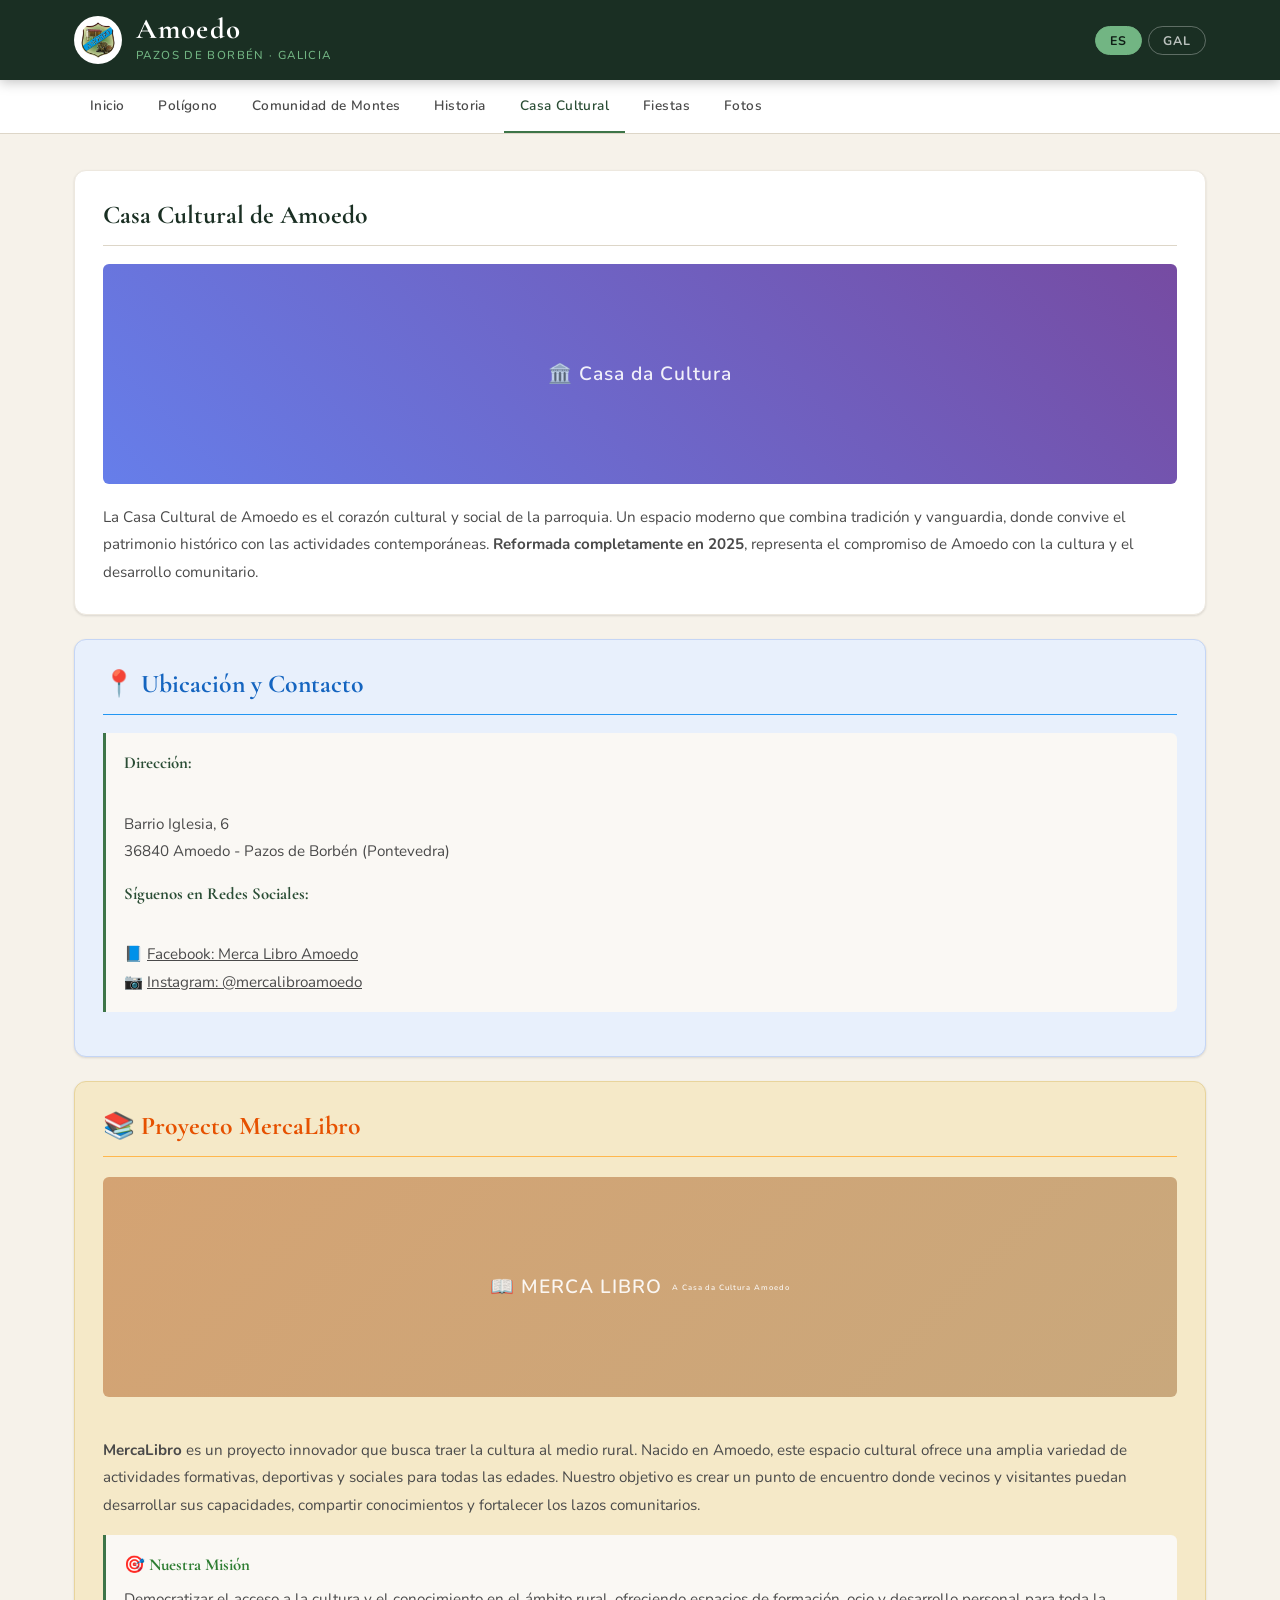
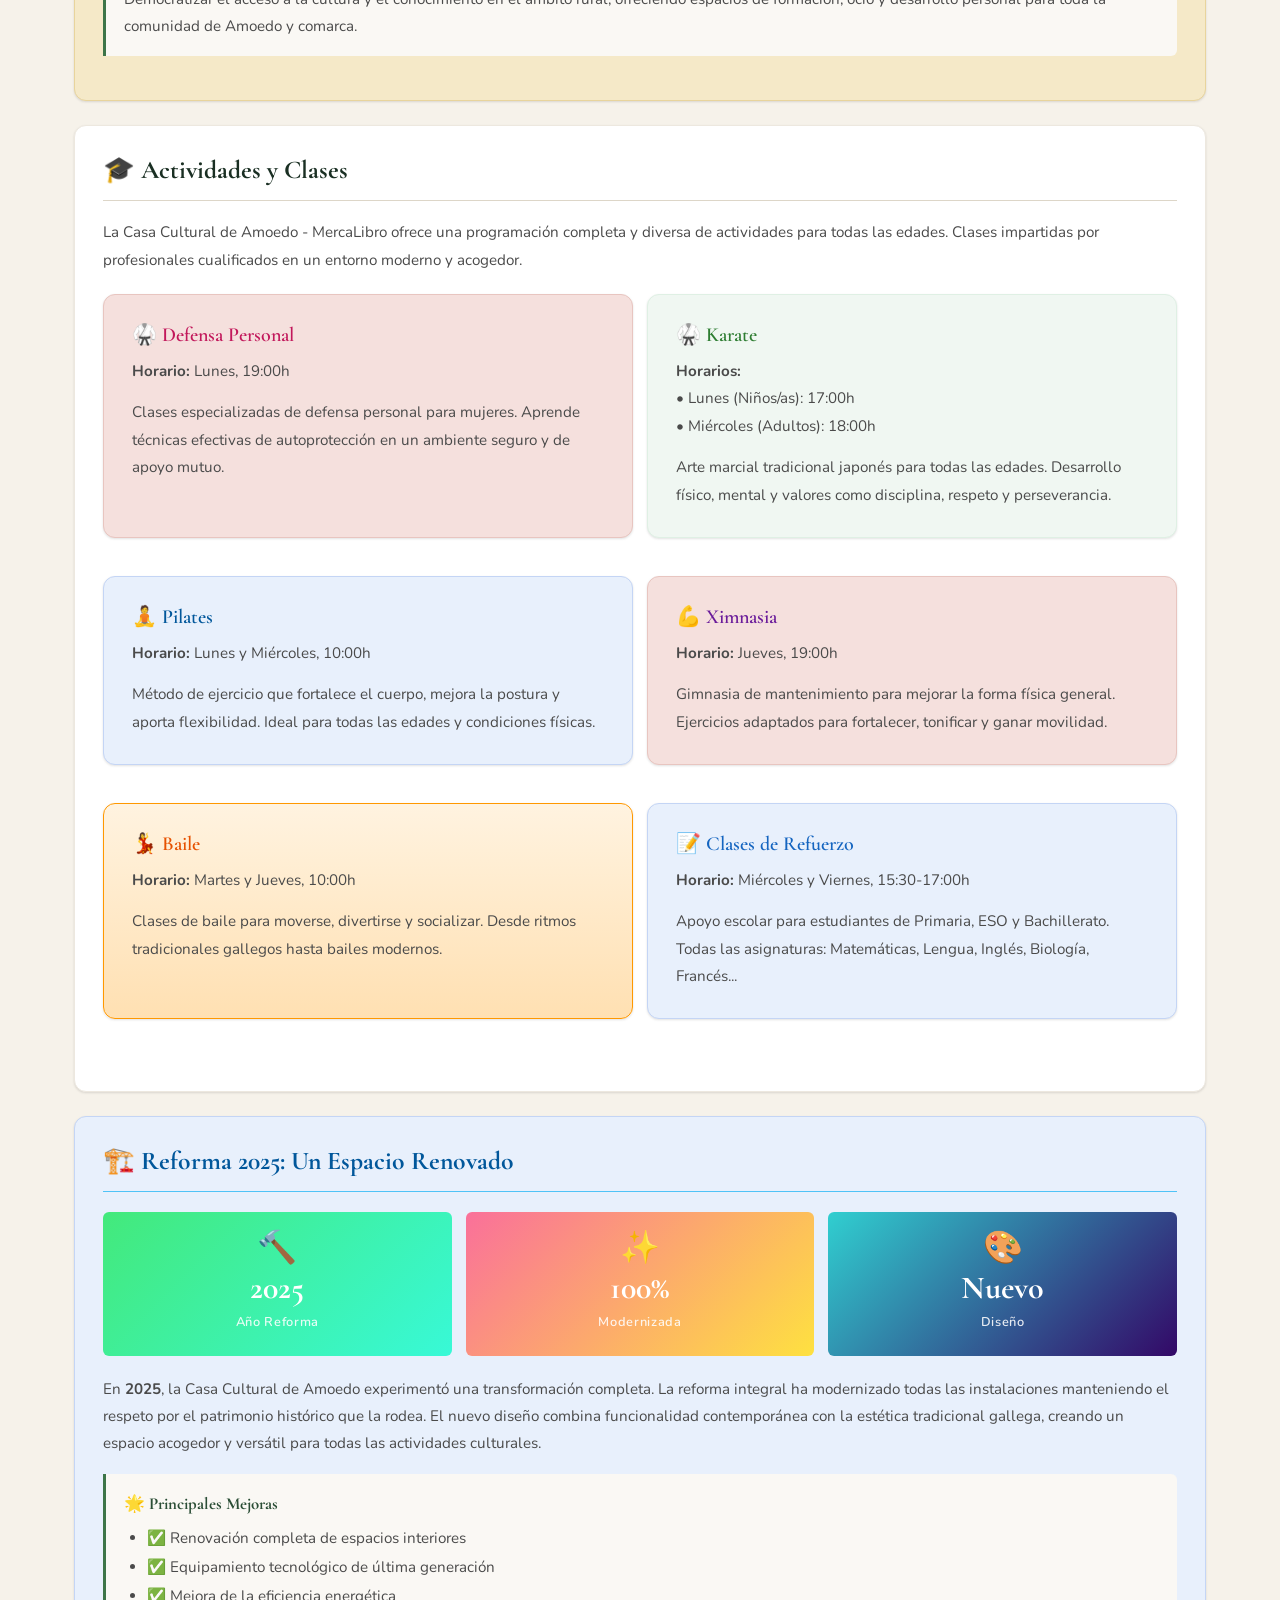
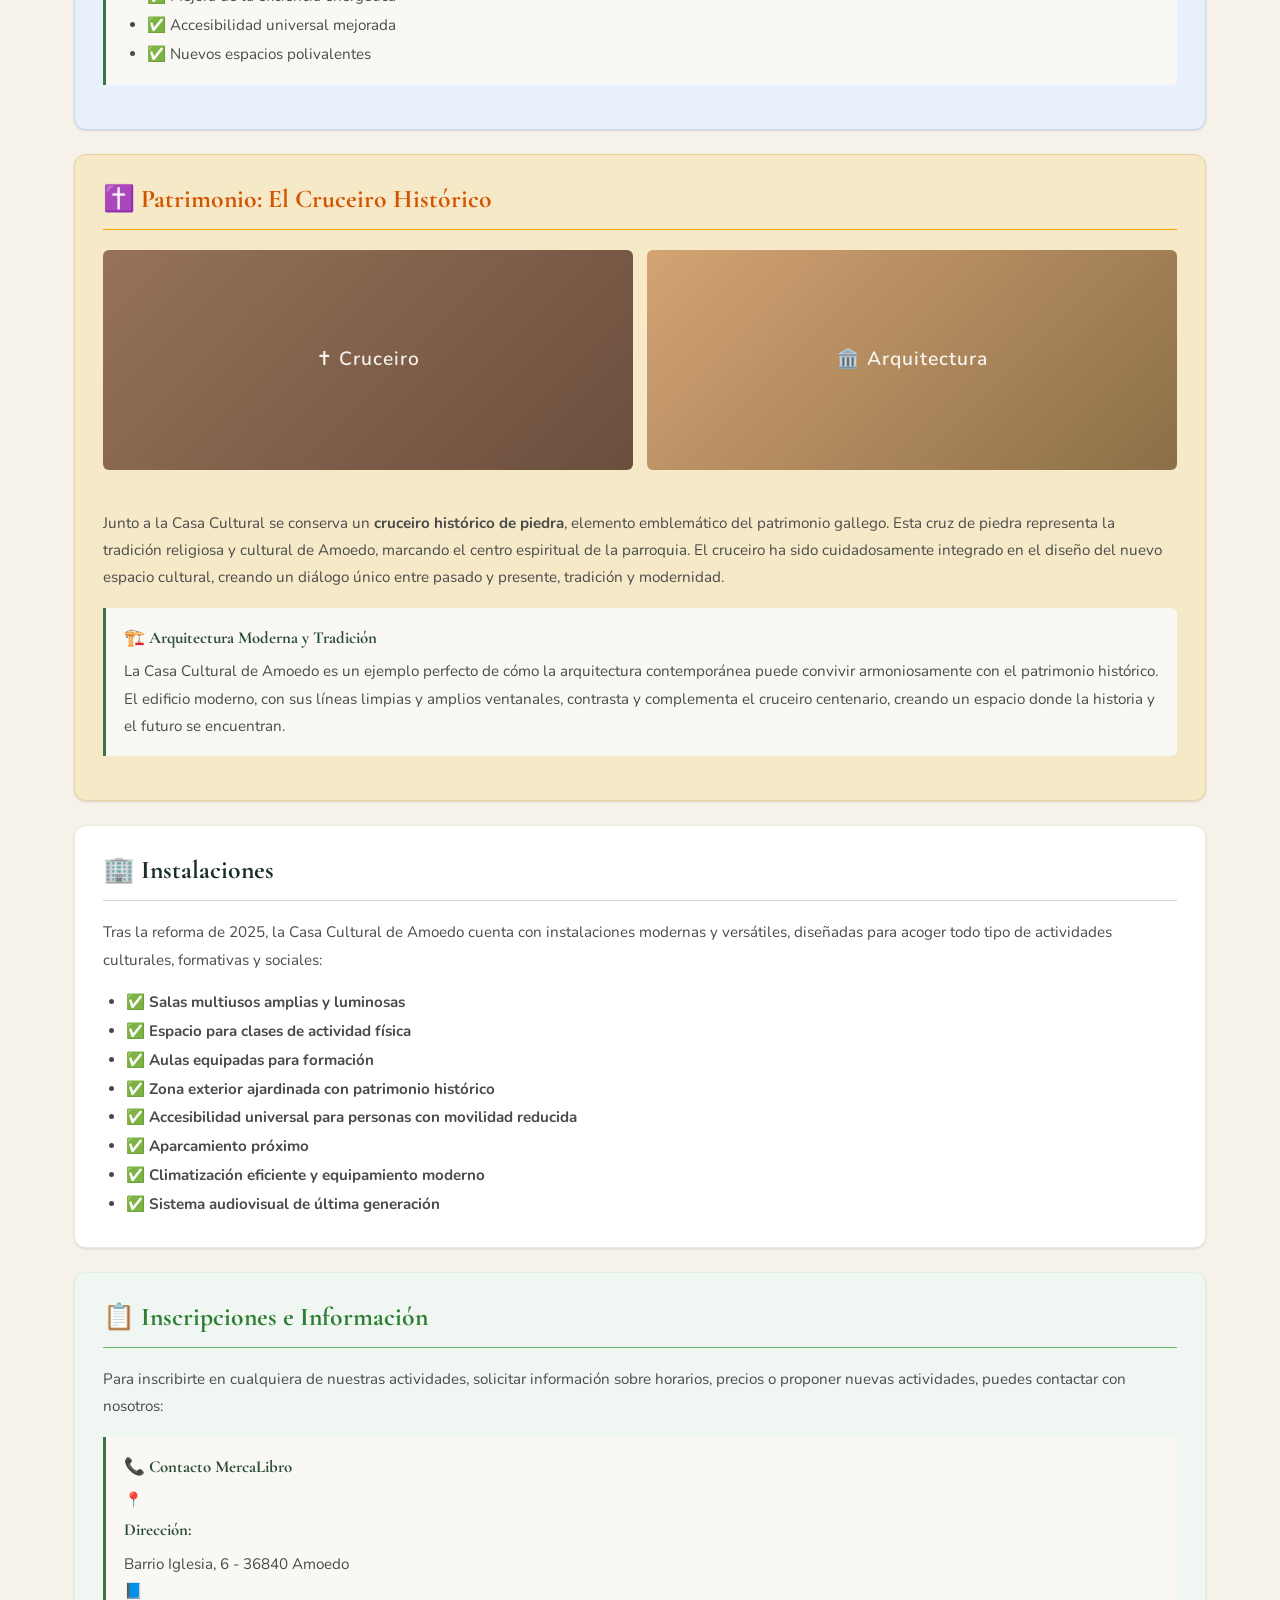
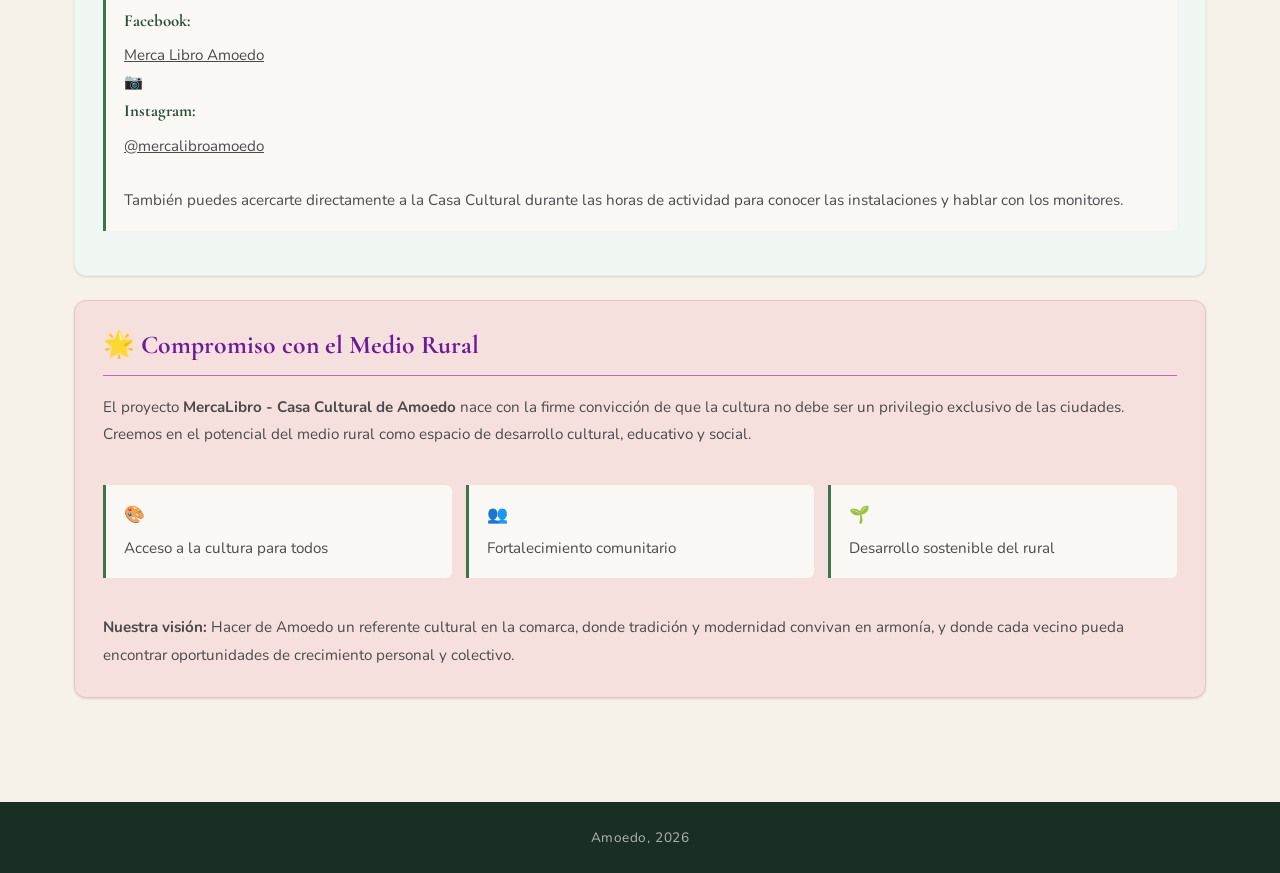
==== pages/casa-cultural.html @ 8858201c "Add files via upload" ====
<!DOCTYPE html>
<html lang="es">
<head>
    <meta charset="UTF-8">
    <meta name="viewport" content="width=device-width, initial-scale=1.0">
    <title>Casa Cultural de Amoedo - MercaLibro</title>
    <link rel="stylesheet" href="../css/styles.css">
</head>
<body>
  <!-- HEADER -->
  <header class="site-header">
    <div class="header-inner">
      <a href="../index.html" class="header-logo">
        <img src="../images/escudo-amoedo.png" alt="Escudo de Amoedo" class="logo-img">
        <div>
          <div class="header-title">Amoedo</div>
          <div class="header-subtitle">Pazos de Borbén · Galicia</div>
        </div>
      </a>
      <div class="header-spacer"></div>
      <div class="lang-selector">
        <button class="lang-btn active" id="lang-es" onclick="changeLanguage('es')">ES</button>
        <button class="lang-btn" id="lang-gl" onclick="changeLanguage('gl')">GAL</button>
      </div>
    </div>
  </header>

  <!-- NAV -->
  <nav class="site-nav">
    <div class="nav-inner">
      <a href="../index.html" class="nav-link" id="nav-home">Inicio</a>
      <a href="poligono.html" class="nav-link" id="nav-polygon">Polígono</a>
      <a href="comunidad-montes.html" class="nav-link" id="nav-montes">Comunidad de Montes</a>
      <a href="historia.html" class="nav-link" id="nav-history">Historia</a>
      <a href="casa-cultural.html" class="nav-link active" id="nav-cultura">Casa Cultural</a>
      <a href="fiestas.html" class="nav-link" id="nav-events">Fiestas</a>
      <a href="fotos.html" class="nav-link" id="nav-photos">Fotos</a>
    </div>
  </nav>

  <!-- BODY -->

  <div class="page-body">
    <div class="page-main">
            <main>
                <!-- Introducción -->
                <div class="card reveal">
                    <h2 id="casa-title">Casa Cultural de Amoedo</h2>

                    <div class="img-placeholder" style="background: linear-gradient(45deg, #667eea 0%, #764ba2 100%);">
                        🏛️ Casa da Cultura
                    </div>


                    <p id="casa-intro">
                        La Casa Cultural de Amoedo es el corazón cultural y social de la parroquia. 
                        Un espacio moderno que combina tradición y vanguardia, donde convive el 
                        patrimonio histórico con las actividades contemporáneas. <strong>Reformada 
                        completamente en 2025</strong>, representa el compromiso de Amoedo con la 
                        cultura y el desarrollo comunitario.
                    </p>
                </div>

                <!-- Datos de ubicación -->
                <div class="card card-blue reveal">
                    <h2 style="color: #1565c0; border-color: #2196f3;" id="ubicacion-title">📍 Ubicación y Contacto</h2>

                    <div class="info-box">
                        <strong id="direccion-title">Dirección:</strong><br>
                        <p>Barrio Iglesia, 6<br>36840 Amoedo - Pazos de Borbén (Pontevedra)</p>

                        <strong id="redes-title">Síguenos en Redes Sociales:</strong><br>
                        <p>
                            📘 <a href="https://www.facebook.com/profile.php?id=61579087683428" target="_blank">Facebook: Merca Libro Amoedo</a><br>
                            📷 <a href="https://www.instagram.com/mercalibroamoedo/" target="_blank">Instagram: @mercalibroamoedo</a>
                        </p>
                    </div>
                </div>

                <!-- Proyecto MercaLibro -->
                <div class="card card-amber reveal">
                    <h2 style="color: #e65100; border-color: #ffb74d;">📚 Proyecto MercaLibro</h2>

                    <div class="data-grid" style="grid-template-columns: 1fr;">
                        <div class="img-placeholder" style="background: linear-gradient(135deg, #d4a373 0%, #c9a87c 100%);">
                            📖 MERCA LIBRO<br>
                            <span style="font-size: 0.4em;">A Casa da Cultura Amoedo</span>
                        </div>
                    </div>

                    <p id="mercalibro-desc">
                        <strong>MercaLibro</strong> es un proyecto innovador que busca traer la cultura 
                        al medio rural. Nacido en Amoedo, este espacio cultural ofrece una amplia variedad 
                        de actividades formativas, deportivas y sociales para todas las edades. Nuestro 
                        objetivo es crear un punto de encuentro donde vecinos y visitantes puedan desarrollar 
                        sus capacidades, compartir conocimientos y fortalecer los lazos comunitarios.
                    </p>

                    <div class="info-box">
                        <strong style="color: #2e7d32;">🎯 <span id="mision-title">Nuestra Misión</span></strong>
                        <p id="mision-desc">
                            Democratizar el acceso a la cultura y el conocimiento en el ámbito rural, 
                            ofreciendo espacios de formación, ocio y desarrollo personal para toda la 
                            comunidad de Amoedo y comarca.
                        </p>
                    </div>
                </div>

                <!-- Actividades y Clases -->
                <div class="card reveal">
                    <h2 id="actividades-title">🎓 Actividades y Clases</h2>

                    <p id="actividades-intro">
                        La Casa Cultural de Amoedo - MercaLibro ofrece una programación completa y 
                        diversa de actividades para todas las edades. Clases impartidas por profesionales 
                        cualificados en un entorno moderno y acogedor.
                    </p>

                    <div class="data-grid" style="grid-template-columns: 1fr 1fr;">
                        <!-- Defensa Personal -->
                        <div class="card card-terra reveal">
                            <h3 style="color: #c2185b; margin-top: 0;">🥋 <span id="defensa-title">Defensa Personal</span></h3>
                            <p id="defensa-horario"><strong id="horario-label">Horario:</strong> Lunes, 19:00h</p>
                            <p id="defensa-desc">
                                Clases especializadas de defensa personal para mujeres. Aprende técnicas 
                                efectivas de autoprotección en un ambiente seguro y de apoyo mutuo.
                            </p>
                        </div>

                        <!-- Karate -->
                        <div class="card card-green reveal">
                            <h3 style="color: #2e7d32; margin-top: 0;">🥋 <span id="karate-title">Karate</span></h3>
                            <p id="karate-horarios">
                                <strong id="horario-label2">Horarios:</strong><br>
                                • <span id="karate-ninos">Lunes (Niños/as): 17:00h</span><br>
                                • <span id="karate-adultos">Miércoles (Adultos): 18:00h</span>
                            </p>
                            <p id="karate-desc">
                                Arte marcial tradicional japonés para todas las edades. Desarrollo físico, 
                                mental y valores como disciplina, respeto y perseverancia.
                            </p>
                        </div>

                        <!-- Pilates -->
                        <div class="card card-blue reveal">
                            <h3 style="color: #01579b; margin-top: 0;">🧘 <span id="pilates-title">Pilates</span></h3>
                            <p id="pilates-horario"><strong id="horario-label3">Horario:</strong> Lunes y Miércoles, 10:00h</p>
                            <p id="pilates-desc">
                                Método de ejercicio que fortalece el cuerpo, mejora la postura y aporta 
                                flexibilidad. Ideal para todas las edades y condiciones físicas.
                            </p>
                        </div>

                        <!-- Ximnasia -->
                        <div class="card card-terra reveal">
                            <h3 style="color: #6a1b9a; margin-top: 0;">💪 <span id="ximnasia-title">Ximnasia</span></h3>
                            <p id="ximnasia-horario"><strong id="horario-label4">Horario:</strong> Jueves, 19:00h</p>
                            <p id="ximnasia-desc">
                                Gimnasia de mantenimiento para mejorar la forma física general. 
                                Ejercicios adaptados para fortalecer, tonificar y ganar movilidad.
                            </p>
                        </div>

                        <!-- Baile -->
                        <div class="card reveal" style="background: linear-gradient(to bottom, #fff3e0, #ffe0b2); border-color: #ff9800;">
                            <h3 style="color: #e65100; margin-top: 0;">💃 <span id="baile-title">Baile</span></h3>
                            <p id="baile-horario"><strong id="horario-label5">Horario:</strong> Martes y Jueves, 10:00h</p>
                            <p id="baile-desc">
                                Clases de baile para moverse, divertirse y socializar. Desde ritmos 
                                tradicionales gallegos hasta bailes modernos.
                            </p>
                        </div>

                        <!-- Clases de Refuerzo -->
                        <div class="card card-blue reveal">
                            <h3 style="color: #1565c0; margin-top: 0;">📝 <span id="refuerzo-title">Clases de Refuerzo</span></h3>
                            <p id="refuerzo-horario"><strong id="horario-label6">Horario:</strong> Miércoles y Viernes, 15:30-17:00h</p>
                            <p id="refuerzo-desc">
                                Apoyo escolar para estudiantes de Primaria, ESO y Bachillerato. 
                                Todas las asignaturas: Matemáticas, Lengua, Inglés, Biología, Francés...
                            </p>
                        </div>
                    </div>
                </div>

                <!-- Reforma 2025 -->
                <div class="card card-blue reveal">
                    <h2 style="color: #01579b; border-color: #4fc3f7;" id="reforma-title">🏗️ Reforma 2025: Un Espacio Renovado</h2>

                    <div class="data-grid" style="grid-template-columns: 1fr 1fr 1fr;">
                        <div class="data-item" style="background: linear-gradient(135deg, #43e97b 0%, #38f9d7 100%);">
                            <span class="data-icon">🔨</span>
                            <span class="data-number">2025</span>
                            <span class="data-label" id="reforma-year-label">Año Reforma</span>
                        </div>
                        <div class="data-item" style="background: linear-gradient(135deg, #fa709a 0%, #fee140 100%);">
                            <span class="data-icon">✨</span>
                            <span class="data-number">100%</span>
                            <span class="data-label" id="reforma-modern-label">Modernizada</span>
                        </div>
                        <div class="data-item" style="background: linear-gradient(135deg, #30cfd0 0%, #330867 100%);">
                            <span class="data-icon">🎨</span>
                            <span class="data-number">Nuevo</span>
                            <span class="data-label" id="reforma-design-label">Diseño</span>
                        </div>
                    </div>

                    <p id="reforma-desc">
                        En <strong>2025</strong>, la Casa Cultural de Amoedo experimentó una transformación 
                        completa. La reforma integral ha modernizado todas las instalaciones manteniendo 
                        el respeto por el patrimonio histórico que la rodea. El nuevo diseño combina 
                        funcionalidad contemporánea con la estética tradicional gallega, creando un 
                        espacio acogedor y versátil para todas las actividades culturales.
                    </p>

                    <div class="info-box">
                        <strong>🌟 <span id="mejoras-title">Principales Mejoras</span></strong>
                        <ul id="mejoras-list">
                            <li>✅ <span id="mejora1">Renovación completa de espacios interiores</span></li>
                            <li>✅ <span id="mejora2">Equipamiento tecnológico de última generación</span></li>
                            <li>✅ <span id="mejora3">Mejora de la eficiencia energética</span></li>
                            <li>✅ <span id="mejora4">Accesibilidad universal mejorada</span></li>
                            <li>✅ <span id="mejora5">Nuevos espacios polivalentes</span></li>
                        </ul>
                    </div>
                </div>

                <!-- Patrimonio e Historia -->
                <div class="card card-amber reveal">
                    <h2 style="color: #d35400; border-color: #ffa502;" id="patrimonio-title">✝️ Patrimonio: El Cruceiro Histórico</h2>

                    <div class="data-grid" style="grid-template-columns: 1fr 1fr;">
                        <div class="img-placeholder" style="background: linear-gradient(135deg, #967259 0%, #6b4e3d 100%);">
                            ✝️ Cruceiro
                        </div>
                        <div class="img-placeholder" style="background: linear-gradient(135deg, #d4a373 0%, #8b6f47 100%);">
                            🏛️ Arquitectura
                        </div>
                    </div>

                    <p id="cruceiro-desc">
                        Junto a la Casa Cultural se conserva un <strong>cruceiro histórico de piedra</strong>, 
                        elemento emblemático del patrimonio gallego. Esta cruz de piedra representa la 
                        tradición religiosa y cultural de Amoedo, marcando el centro espiritual de la 
                        parroquia. El cruceiro ha sido cuidadosamente integrado en el diseño del nuevo 
                        espacio cultural, creando un diálogo único entre pasado y presente, tradición 
                        y modernidad.
                    </p>

                    <div class="info-box">
                        <strong>🏗️ <span id="arquitectura-title">Arquitectura Moderna y Tradición</span></strong>
                        <p id="arquitectura-desc">
                            La Casa Cultural de Amoedo es un ejemplo perfecto de cómo la arquitectura 
                            contemporánea puede convivir armoniosamente con el patrimonio histórico. 
                            El edificio moderno, con sus líneas limpias y amplios ventanales, contrasta 
                            y complementa el cruceiro centenario, creando un espacio donde la historia 
                            y el futuro se encuentran.
                        </p>
                    </div>
                </div>

                <!-- Instalaciones -->
                <div class="card reveal">
                    <h2 id="instalaciones-title">🏢 Instalaciones</h2>

                    <p id="instalaciones-desc">
                        Tras la reforma de 2025, la Casa Cultural de Amoedo cuenta con instalaciones 
                        modernas y versátiles, diseñadas para acoger todo tipo de actividades culturales, 
                        formativas y sociales:
                    </p>

                    <ul id="instalaciones-list">
                        <li>✅ <strong id="inst1">Salas multiusos amplias y luminosas</strong></li>
                        <li>✅ <strong id="inst2">Espacio para clases de actividad física</strong></li>
                        <li>✅ <strong id="inst3">Aulas equipadas para formación</strong></li>
                        <li>✅ <strong id="inst4">Zona exterior ajardinada con patrimonio histórico</strong></li>
                        <li>✅ <strong id="inst5">Accesibilidad universal para personas con movilidad reducida</strong></li>
                        <li>✅ <strong id="inst6">Aparcamiento próximo</strong></li>
                        <li>✅ <strong id="inst7">Climatización eficiente y equipamiento moderno</strong></li>
                        <li>✅ <strong id="inst8">Sistema audiovisual de última generación</strong></li>
                    </ul>
                </div>

                <!-- Inscripciones e Información -->
                <div class="card card-green reveal">
                    <h2 style="color: #2e7d32; border-color: #66bb6a;" id="inscripciones-title">📋 Inscripciones e Información</h2>

                    <p id="inscripciones-desc">
                        Para inscribirte en cualquiera de nuestras actividades, solicitar información 
                        sobre horarios, precios o proponer nuevas actividades, puedes contactar con nosotros:
                    </p>

                    <div class="info-box">
                        <strong>📞 <span id="contacto-title">Contacto MercaLibro</span></strong>
                        <p id="contacto-info">
                            📍 <strong id="direccion2">Dirección:</strong> Barrio Iglesia, 6 - 36840 Amoedo<br>
                            📘 <strong>Facebook:</strong> <a href="https://www.facebook.com/profile.php?id=61579087683428" target="_blank">Merca Libro Amoedo</a><br>
                            📷 <strong>Instagram:</strong> <a href="https://www.instagram.com/mercalibroamoedo/" target="_blank">@mercalibroamoedo</a><br><br>
                            <span id="info-adicional">También puedes acercarte directamente a la Casa Cultural durante las horas de 
                            actividad para conocer las instalaciones y hablar con los monitores.</span>
                        </p>
                    </div>
                </div>

                <!-- Compromiso con el Rural -->
                <div class="card card-terra reveal">
                    <h2 style="color: #6a1b9a; border-color: #ba68c8;" id="compromiso-title">🌟 Compromiso con el Medio Rural</h2>

                    <p id="compromiso-desc">
                        El proyecto <strong>MercaLibro - Casa Cultural de Amoedo</strong> nace con 
                        la firme convicción de que la cultura no debe ser un privilegio exclusivo de 
                        las ciudades. Creemos en el potencial del medio rural como espacio de desarrollo 
                        cultural, educativo y social.
                    </p>

                    <div class="data-grid" style="grid-template-columns: 1fr 1fr 1fr;">
                        <div class="info-box">
                            <strong>🎨</strong>
                            <p id="valor1">Acceso a la cultura para todos</p>
                        </div>
                        <div class="info-box">
                            <strong>👥</strong>
                            <p id="valor2">Fortalecimiento comunitario</p>
                        </div>
                        <div class="info-box">
                            <strong>🌱</strong>
                            <p id="valor3">Desarrollo sostenible del rural</p>
                        </div>
                    </div>

                    <p id="vision">
                        <strong id="vision-title">Nuestra visión:</strong> <span id="vision-texto">Hacer de Amoedo un referente cultural 
                        en la comarca, donde tradición y modernidad convivan en armonía, y donde cada 
                        vecino pueda encontrar oportunidades de crecimiento personal y colectivo.</span>
                    </p>
                </div>

            </main>
        </div>

  </div><!-- /page-body -->

  <!-- FOOTER -->
  <footer class="site-footer">
    <p id="footer-text">Amoedo, 2026 · Pazos de Borbén, Galicia</p>
  </footer>

    <script src="../js/main.js"></script>
    <script>
        function updatePageTexts() {
            const pageTranslations = {
                es: {
                    casaTitle: "Casa Cultural de Amoedo",
                    casaIntro: "La Casa Cultural de Amoedo es el corazón cultural y social de la parroquia. Un espacio moderno que combina tradición y vanguardia, donde convive el patrimonio histórico con las actividades contemporáneas. Reformada completamente en 2025, representa el compromiso de Amoedo con la cultura y el desarrollo comunitario.",
                    ubicacionTitle: "Ubicación y Contacto",
                    direccionTitle: "Dirección:",
                    redesTitle: "Síguenos en Redes Sociales:",
                    mercalibroDesc: "MercaLibro es un proyecto innovador que busca traer la cultura al medio rural. Nacido en Amoedo, este espacio cultural ofrece una amplia variedad de actividades formativas, deportivas y sociales para todas las edades. Nuestro objetivo es crear un punto de encuentro donde vecinos y visitantes puedan desarrollar sus capacidades, compartir conocimientos y fortalecer los lazos comunitarios.",
                    misionTitle: "Nuestra Misión",
                    misionDesc: "Democratizar el acceso a la cultura y el conocimiento en el ámbito rural, ofreciendo espacios de formación, ocio y desarrollo personal para toda la comunidad de Amoedo y comarca.",
                    actividadesTitle: "Actividades y Clases",
                    actividadesIntro: "La Casa Cultural de Amoedo - MercaLibro ofrece una programación completa y diversa de actividades para todas las edades. Clases impartidas por profesionales cualificados en un entorno moderno y acogedor.",
                    defensaTitle: "Defensa Personal",
                    horarioLabel: "Horario:",
                    defensaDesc: "Clases especializadas de defensa personal para mujeres. Aprende técnicas efectivas de autoprotección en un ambiente seguro y de apoyo mutuo.",
                    karateTitle: "Karate",
                    karateNinos: "Lunes (Niños/as): 17:00h",
                    karateAdultos: "Miércoles (Adultos): 18:00h",
                    karateDesc: "Arte marcial tradicional japonés para todas las edades. Desarrollo físico, mental y valores como disciplina, respeto y perseverancia.",
                    pilatesTitle: "Pilates",
                    pilatesDesc: "Método de ejercicio que fortalece el cuerpo, mejora la postura y aporta flexibilidad. Ideal para todas las edades y condiciones físicas.",
                    ximnasiaTitle: "Ximnasia",
                    ximnasiaDesc: "Gimnasia de mantenimiento para mejorar la forma física general. Ejercicios adaptados para fortalecer, tonificar y ganar movilidad.",
                    baileTitle: "Baile",
                    baileDesc: "Clases de baile para moverse, divertirse y socializar. Desde ritmos tradicionales gallegos hasta bailes modernos.",
                    refuerzoTitle: "Clases de Refuerzo",
                    refuerzoDesc: "Apoyo escolar para estudiantes de Primaria, ESO y Bachillerato. Todas las asignaturas: Matemáticas, Lengua, Inglés, Biología, Francés...",
                    reformaTitle: "Reforma 2025: Un Espacio Renovado",
                    reformaYearLabel: "Año Reforma",
                    reformaModernLabel: "Modernizada",
                    reformaDesignLabel: "Diseño",
                    reformaDesc: "En 2025, la Casa Cultural de Amoedo experimentó una transformación completa. La reforma integral ha modernizado todas las instalaciones manteniendo el respeto por el patrimonio histórico que la rodea. El nuevo diseño combina funcionalidad contemporánea con la estética tradicional gallega, creando un espacio acogedor y versátil para todas las actividades culturales.",
                    mejorasTitle: "Principales Mejoras",
                    mejora1: "Renovación completa de espacios interiores",
                    mejora2: "Equipamiento tecnológico de última generación",
                    mejora3: "Mejora de la eficiencia energética",
                    mejora4: "Accesibilidad universal mejorada",
                    mejora5: "Nuevos espacios polivalentes",
                    patrimonioTitle: "Patrimonio: El Cruceiro Histórico",
                    cruceroDesc: "Junto a la Casa Cultural se conserva un cruceiro histórico de piedra, elemento emblemático del patrimonio gallego. Esta cruz de piedra representa la tradición religiosa y cultural de Amoedo, marcando el centro espiritual de la parroquia. El cruceiro ha sido cuidadosamente integrado en el diseño del nuevo espacio cultural, creando un diálogo único entre pasado y presente, tradición y modernidad.",
                    arquitecturaTitle: "Arquitectura Moderna y Tradición",
                    arquitecturaDesc: "La Casa Cultural de Amoedo es un ejemplo perfecto de cómo la arquitectura contemporánea puede convivir armoniosamente con el patrimonio histórico. El edificio moderno, con sus líneas limpias y amplios ventanales, contrasta y complementa el cruceiro centenario, creando un espacio donde la historia y el futuro se encuentran.",
                    instalacionesTitle: "Instalaciones",
                    instalacionesDesc: "Tras la reforma de 2025, la Casa Cultural de Amoedo cuenta con instalaciones modernas y versátiles, diseñadas para acoger todo tipo de actividades culturales, formativas y sociales:",
                    inst1: "Salas multiusos amplias y luminosas",
                    inst2: "Espacio para clases de actividad física",
                    inst3: "Aulas equipadas para formación",
                    inst4: "Zona exterior ajardinada con patrimonio histórico",
                    inst5: "Accesibilidad universal para personas con movilidad reducida",
                    inst6: "Aparcamiento próximo",
                    inst7: "Climatización eficiente y equipamiento moderno",
                    inst8: "Sistema audiovisual de última generación",
                    inscripcionesTitle: "Inscripciones e Información",
                    inscripcionesDesc: "Para inscribirte en cualquiera de nuestras actividades, solicitar información sobre horarios, precios o proponer nuevas actividades, puedes contactar con nosotros:",
                    contactoTitle: "Contacto MercaLibro",
                    direccion2: "Dirección:",
                    infoAdicional: "También puedes acercarte directamente a la Casa Cultural durante las horas de actividad para conocer las instalaciones y hablar con los monitores.",
                    compromisoTitle: "Compromiso con el Medio Rural",
                    compromisoDesc: "El proyecto MercaLibro - Casa Cultural de Amoedo nace con la firme convicción de que la cultura no debe ser un privilegio exclusivo de las ciudades. Creemos en el potencial del medio rural como espacio de desarrollo cultural, educativo y social.",
                    valor1: "Acceso a la cultura para todos",
                    valor2: "Fortalecimiento comunitario",
                    valor3: "Desarrollo sostenible del rural",
                    visionTitle: "Nuestra visión:",
                    visionTexto: "Hacer de Amoedo un referente cultural en la comarca, donde tradición y modernidad convivan en armonía, y donde cada vecino pueda encontrar oportunidades de crecimiento personal y colectivo."
                },
                gl: {
                    casaTitle: "Casa Cultural de Amoedo",
                    casaIntro: "A Casa Cultural de Amoedo é o corazón cultural e social da parroquia. Un espazo moderno que combina tradición e vangarda, onde convive o patrimonio histórico coas actividades contemporáneas. Reformada completamente en 2025, representa o compromiso de Amoedo coa cultura e o desenvolvemento comunitario.",
                    ubicacionTitle: "Ubicación e Contacto",
                    direccionTitle: "Dirección:",
                    redesTitle: "Síguenos nas Redes Sociais:",
                    mercalibroDesc: "MercaLibro é un proxecto innovador que busca traer a cultura ao medio rural. Nacido en Amoedo, este espazo cultural ofrece unha ampla variedade de actividades formativas, deportivas e sociais para todas as idades. O noso obxectivo é crear un punto de encontro onde veciños e visitantes poidan desenvolver as súas capacidades, compartir coñecementos e fortalecer os lazos comunitarios.",
                    misionTitle: "A Nosa Misión",
                    misionDesc: "Democratizar o acceso á cultura e o coñecemento no ámbito rural, ofrecendo espazos de formación, lecer e desenvolvemento persoal para toda a comunidade de Amoedo e comarca.",
                    actividadesTitle: "Actividades e Clases",
                    actividadesIntro: "A Casa Cultural de Amoedo - MercaLibro ofrece unha programación completa e diversa de actividades para todas as idades. Clases impartidas por profesionais cualificados nun contorno moderno e acolledor.",
                    defensaTitle: "Defensa Persoal",
                    horarioLabel: "Horario:",
                    defensaDesc: "Clases especializadas de defensa persoal para mulleres. Aprende técnicas efectivas de autoprotección nun ambiente seguro e de apoio mutuo.",
                    karateTitle: "Karate",
                    karateNinos: "Luns (Nenos/as): 17:00h",
                    karateAdultos: "Mércores (Adultos): 18:00h",
                    karateDesc: "Arte marcial tradicional xaponés para todas as idades. Desenvolvemento físico, mental e valores como disciplina, respeto e perseveranza.",
                    pilatesTitle: "Pilates",
                    pilatesDesc: "Método de exercicio que fortalece o corpo, mellora a postura e achega flexibilidade. Ideal para todas as idades e condicións físicas.",
                    ximnasiaTitle: "Ximnasia",
                    ximnasiaDesc: "Ximnasia de mantemento para mellorar a forma física xeral. Exercicios adaptados para fortalecer, tonificar e gañar mobilidade.",
                    baileTitle: "Baile",
                    baileDesc: "Clases de baile para moverse, divertirse e socializar. Desde ritmos tradicionais galegos ata bailes modernos.",
                    refuerzoTitle: "Clases de Reforzo",
                    refuerzoDesc: "Apoio escolar para estudantes de Primaria, ESO e Bacharelato. Todas as asignaturas: Matemáticas, Lingua, Inglés, Bioloxía, Francés...",
                    reformaTitle: "Reforma 2025: Un Espazo Renovado",
                    reformaYearLabel: "Ano Reforma",
                    reformaModernLabel: "Modernizada",
                    reformaDesignLabel: "Deseño",
                    reformaDesc: "En 2025, a Casa Cultural de Amoedo experimentou unha transformación completa. A reforma integral modernizou todas as instalacións mantendo o respecto polo patrimonio histórico que a rodea. O novo deseño combina funcionalidade contemporánea coa estética tradicional galega, creando un espazo acolledor e versátil para todas as actividades culturais.",
                    mejorasTitle: "Principais Melloras",
                    mejora1: "Renovación completa de espazos interiores",
                    mejora2: "Equipamento tecnolóxico de última xeración",
                    mejora3: "Mellora da eficiencia enerxética",
                    mejora4: "Accesibilidade universal mellorada",
                    mejora5: "Novos espazos polivalentes",
                    patrimonioTitle: "Patrimonio: O Cruceiro Histórico",
                    cruceroDesc: "Xunto á Casa Cultural consérvase un cruceiro histórico de pedra, elemento emblemático do patrimonio galego. Esta cruz de pedra representa a tradición relixiosa e cultural de Amoedo, marcando o centro espiritual da parroquia. O cruceiro foi coidadosamente integrado no deseño do novo espazo cultural, creando un diálogo único entre pasado e presente, tradición e modernidade.",
                    arquitecturaTitle: "Arquitectura Moderna e Tradición",
                    arquitecturaDesc: "A Casa Cultural de Amoedo é un exemplo perfecto de como a arquitectura contemporánea pode convivir harmoniosamente co patrimonio histórico. O edificio moderno, coas súas liñas limpas e amplos ventanais, contrasta e complementa o cruceiro centenario, creando un espazo onde a historia e o futuro se encontran.",
                    instalacionesTitle: "Instalacións",
                    instalacionesDesc: "Tras a reforma de 2025, a Casa Cultural de Amoedo conta con instalacións modernas e versátiles, deseñadas para acoller todo tipo de actividades culturais, formativas e sociais:",
                    inst1: "Salas multiusos amplas e luminosas",
                    inst2: "Espazo para clases de actividade física",
                    inst3: "Aulas equipadas para formación",
                    inst4: "Zona exterior axardinada con patrimonio histórico",
                    inst5: "Accesibilidade universal para persoas con mobilidade reducida",
                    inst6: "Aparcadoiro próximo",
                    inst7: "Climatización eficiente e equipamento moderno",
                    inst8: "Sistema audiovisual de última xeración",
                    inscripcionesTitle: "Inscricións e Información",
                    inscripcionesDesc: "Para inscribirte en calquera das nosas actividades, solicitar información sobre horarios, prezos ou propoñer novas actividades, podes contactar con nós:",
                    contactoTitle: "Contacto MercaLibro",
                    direccion2: "Dirección:",
                    infoAdicional: "Tamén podes achegarte directamente á Casa Cultural durante as horas de actividade para coñecer as instalacións e falar cos monitores.",
                    compromisoTitle: "Compromiso co Medio Rural",
                    compromisoDesc: "O proxecto MercaLibro - Casa Cultural de Amoedo nace coa firme convicción de que a cultura non debe ser un privilexio exclusivo das cidades. Cremos no potencial do medio rural como espazo de desenvolvemento cultural, educativo e social.",
                    valor1: "Acceso á cultura para todos",
                    valor2: "Fortalecemento comunitario",
                    valor3: "Desenvolvemento sostible do rural",
                    visionTitle: "A Nosa Visión:",
                    visionTexto: "Facer de Amoedo un referente cultural na comarca, onde tradición e modernidade convivan en harmonía, e onde cada veciño poida atopar oportunidades de crecemento persoal e colectivo."
                }
            };

            const pt = pageTranslations[currentLang];

            // Actualizar todos los elementos
            const ids = ['casa-title', 'casa-intro', 'ubicacion-title', 'direccion-title', 'redes-title',
                'mercalibro-desc', 'mision-title', 'mision-desc', 'actividades-title', 'actividades-intro',
                'defensa-title', 'horario-label', 'defensa-desc', 'karate-title', 'karate-ninos', 
                'karate-adultos', 'karate-desc', 'pilates-title', 'pilates-desc', 'ximnasia-title',
                'ximnasia-desc', 'baile-title', 'baile-desc', 'refuerzo-title', 'refuerzo-desc',
                'reforma-title', 'reforma-year-label', 'reforma-modern-label', 'reforma-design-label',
                'reforma-desc', 'mejoras-title', 'mejora1', 'mejora2', 'mejora3', 'mejora4', 'mejora5',
                'patrimonio-title', 'cruceiro-desc', 'arquitectura-title', 'arquitectura-desc',
                'instalaciones-title', 'instalaciones-desc', 'inst1', 'inst2', 'inst3', 'inst4',
                'inst5', 'inst6', 'inst7', 'inst8', 'inscripciones-title', 'inscripciones-desc',
                'contacto-title', 'direccion2', 'info-adicional', 'compromiso-title', 'compromiso-desc',
                'valor1', 'valor2', 'valor3', 'vision-title', 'vision-texto'];

            ids.forEach(id => {
                const el = document.getElementById(id);
                const key = id.replace(/-/g, '').replace(/\d+/g, '');
                if (el && pt[key]) {
                    el.textContent = pt[key];
                }
            });
        }
    </script>
</body>
</html>
---- css/styles.css ----
/* ============================================
   AMOEDO — Diseño Moderno 2026
   Estética: Editorial Gallega / Heritage
   ============================================ */

@import url('https://fonts.googleapis.com/css2?family=Cormorant+Garamond:ital,wght@0,400;0,600;0,700;1,400&family=Nunito:wght@300;400;500;600;700&display=swap');

/* ── Variables ─────────────────────────────── */
:root {
  --green-950: #0f1e16;
  --green-900: #1a2f23;
  --green-700: #2a4d35;
  --green-500: #3d7548;
  --green-300: #72b583;
  --green-100: #dff0e4;
  --green-50:  #f0f7f2;

  --amber:     #b8860b;
  --amber-light: #f5e9c8;
  --terra:     #a83228;
  --terra-light: #f5e0dd;

  --cream:     #f6f2ea;
  --surface:   #ffffff;
  --surface-2: #faf8f4;

  --text:      #1c1c1c;
  --text-2:    #4a4a4a;
  --muted:     #7a8070;
  --border:    #ddd6c8;
  --border-2:  #ede8df;

  --shadow-sm: 0 1px 3px rgba(0,0,0,0.07), 0 1px 2px rgba(0,0,0,0.05);
  --shadow-md: 0 4px 12px rgba(0,0,0,0.08), 0 2px 4px rgba(0,0,0,0.05);
  --shadow-lg: 0 8px 32px rgba(0,0,0,0.10), 0 2px 8px rgba(0,0,0,0.06);

  --radius:    12px;
  --radius-sm: 6px;
  --radius-lg: 20px;

  --font-display: 'Cormorant Garamond', Georgia, serif;
  --font-body:    'Nunito', system-ui, sans-serif;

  --max-width: 1180px;
  --header-h: 80px;
}

/* ── Reset ─────────────────────────────────── */
*, *::before, *::after { box-sizing: border-box; margin: 0; padding: 0; }

html { scroll-behavior: smooth; }

body {
  font-family: var(--font-body);
  font-size: 16px;
  line-height: 1.7;
  color: var(--text);
  background: var(--cream);
  min-height: 100vh;
}

img { max-width: 100%; height: auto; display: block; }
a { color: inherit; }

/* ── Header ─────────────────────────────────── */
.site-header {
  position: sticky;
  top: 0;
  z-index: 100;
  background: var(--green-900);
  box-shadow: 0 2px 12px rgba(0,0,0,0.25);
}

.header-inner {
  max-width: var(--max-width);
  margin: 0 auto;
  padding: 0 24px;
  height: var(--header-h);
  display: flex;
  align-items: center;
  gap: 20px;
}

.header-logo {
  flex-shrink: 0;
  display: flex;
  align-items: center;
  gap: 14px;
  text-decoration: none;
}

.logo-img {
  width: 48px;
  height: 48px;
  border-radius: 50%;
  background: white;
  padding: 4px;
  border: 2px solid rgba(255,255,255,0.25);
  transition: transform 0.3s ease, border-color 0.3s;
  object-fit: contain;
}

.logo-img:hover {
  transform: scale(1.08) rotate(4deg);
  border-color: var(--green-300);
}

.header-title {
  font-family: var(--font-display);
  font-size: 1.8rem;
  font-weight: 700;
  color: #fff;
  letter-spacing: 0.04em;
  line-height: 1;
}

.header-subtitle {
  font-size: 0.72rem;
  color: var(--green-300);
  letter-spacing: 0.12em;
  text-transform: uppercase;
  font-weight: 500;
  margin-top: 2px;
}

.header-spacer { flex: 1; }

.lang-selector {
  display: flex;
  gap: 6px;
}

.lang-btn {
  background: transparent;
  border: 1.5px solid rgba(255,255,255,0.3);
  color: rgba(255,255,255,0.7);
  padding: 5px 14px;
  border-radius: 20px;
  cursor: pointer;
  font-family: var(--font-body);
  font-size: 0.78rem;
  font-weight: 700;
  letter-spacing: 0.08em;
  transition: all 0.2s ease;
}

.lang-btn:hover {
  border-color: rgba(255,255,255,0.6);
  color: #fff;
}

.lang-btn.active {
  background: var(--green-300);
  border-color: var(--green-300);
  color: var(--green-950);
}

/* ── Navigation ─────────────────────────────── */
.site-nav {
  background: var(--surface);
  border-bottom: 1.5px solid var(--border);
  position: sticky;
  top: var(--header-h);
  z-index: 99;
}

.nav-inner {
  max-width: var(--max-width);
  margin: 0 auto;
  padding: 0 24px;
  display: flex;
  gap: 2px;
  flex-wrap: wrap;
  overflow-x: auto;
  scrollbar-width: none;
}

.nav-inner::-webkit-scrollbar { display: none; }

.nav-link {
  text-decoration: none;
  color: var(--text-2);
  font-size: 0.85rem;
  font-weight: 600;
  letter-spacing: 0.03em;
  padding: 14px 16px;
  white-space: nowrap;
  border-bottom: 2.5px solid transparent;
  transition: color 0.2s, border-color 0.2s;
}

.nav-link:hover {
  color: var(--green-700);
  border-bottom-color: var(--green-300);
}

.nav-link.active {
  color: var(--green-700);
  border-bottom-color: var(--green-500);
}

/* ── Page Body ─────────────────────────────── */
.page-body {
  max-width: var(--max-width);
  margin: 0 auto;
  padding: 36px 24px 60px;
}

/* Index layout: 2 columns */
.page-grid {
  display: grid;
  grid-template-columns: 1fr 340px;
  gap: 28px;
  align-items: start;
}

.page-main { min-width: 0; }
.page-aside { min-width: 0; }

/* ── Cards ─────────────────────────────────── */
.card {
  background: var(--surface);
  border-radius: var(--radius);
  padding: 28px;
  border: 1.5px solid var(--border-2);
  box-shadow: var(--shadow-sm);
  margin-bottom: 24px;
  transition: box-shadow 0.2s;
}

.card:hover {
  box-shadow: var(--shadow-md);
}

.card-green {
  background: var(--green-50);
  border-color: var(--green-100);
}

.card-amber {
  background: var(--amber-light);
  border-color: #e8d49c;
}

.card-terra {
  background: var(--terra-light);
  border-color: #e8c5c0;
}

.card-blue {
  background: #e8f0fc;
  border-color: #c4d5f5;
}

/* ── Typography ─────────────────────────────── */
h1, h2, h3, h4 {
  font-family: var(--font-display);
  line-height: 1.25;
}

.card h2 {
  font-size: 1.6rem;
  font-weight: 700;
  color: var(--green-900);
  margin-bottom: 18px;
  padding-bottom: 14px;
  border-bottom: 1.5px solid var(--border);
  display: flex;
  align-items: center;
  gap: 10px;
}

.card-amber h2 { color: #7a5a00; border-color: #e0c870; }
.card-green h2 { color: var(--green-700); border-color: var(--green-100); }
.card-terra h2 { color: var(--terra); border-color: #e0b0aa; }
.card-blue  h2 { color: #1a3a7a; border-color: #b0c8f0; }

.card h3 {
  font-size: 1.25rem;
  font-weight: 600;
  color: var(--green-700);
  margin-bottom: 10px;
  margin-top: 0;
}

.card p {
  color: var(--text-2);
  font-size: 0.95rem;
  line-height: 1.8;
  margin-bottom: 14px;
}

.card p:last-child { margin-bottom: 0; }

.card ul, .card ol {
  padding-left: 1.5em;
  color: var(--text-2);
  font-size: 0.95rem;
  line-height: 1.9;
}

/* ── Image Placeholder ─────────────────────── */
.img-placeholder {
  width: 100%;
  height: 220px;
  border-radius: var(--radius-sm);
  margin-bottom: 20px;
  display: flex;
  align-items: center;
  justify-content: center;
  color: rgba(255,255,255,0.9);
  font-size: 1.2rem;
  font-weight: 600;
  font-family: var(--font-body);
  letter-spacing: 0.05em;
  gap: 10px;
  background: linear-gradient(135deg, var(--green-700), var(--green-500));
}

/* ── Info Box ───────────────────────────────── */
.info-box {
  background: var(--surface-2);
  border-left: 3px solid var(--green-500);
  border-radius: 0 var(--radius-sm) var(--radius-sm) 0;
  padding: 16px 18px;
  margin: 16px 0;
}

.info-box strong {
  color: var(--green-700);
  font-family: var(--font-display);
  font-size: 1.05rem;
  display: block;
  margin-bottom: 6px;
}

.info-box.amber { border-left-color: var(--amber); }
.info-box.amber strong { color: #7a5a00; }
.info-box.terra { border-left-color: var(--terra); }
.info-box.terra strong { color: var(--terra); }
.info-box.blue { border-left-color: #2a5cb8; }
.info-box.blue strong { color: #1a3a7a; }

/* ── Data Grid ─────────────────────────────── */
.data-grid {
  display: grid;
  grid-template-columns: repeat(auto-fit, minmax(140px, 1fr));
  gap: 14px;
  margin: 20px 0;
}

.data-item {
  background: var(--green-900);
  color: #fff;
  border-radius: var(--radius-sm);
  padding: 20px 14px;
  text-align: center;
  transition: transform 0.2s, box-shadow 0.2s;
}

.data-item:hover {
  transform: translateY(-3px);
  box-shadow: var(--shadow-md);
}

.data-icon {
  font-size: 2rem;
  display: block;
  margin-bottom: 8px;
  line-height: 1;
}

.data-number {
  font-family: var(--font-display);
  font-size: 2rem;
  font-weight: 700;
  display: block;
  margin-bottom: 4px;
  line-height: 1;
}

.data-label {
  font-size: 0.8rem;
  font-weight: 600;
  letter-spacing: 0.05em;
  opacity: 0.88;
  line-height: 1.3;
}

/* ── Widgets (Aside) ────────────────────────── */
.widget {
  background: var(--surface);
  border-radius: var(--radius);
  padding: 22px;
  border: 1.5px solid var(--border-2);
  box-shadow: var(--shadow-sm);
  margin-bottom: 20px;
}

.widget h3 {
  font-family: var(--font-display);
  font-size: 1.1rem;
  font-weight: 700;
  color: var(--green-900);
  margin-bottom: 16px;
  padding-bottom: 10px;
  border-bottom: 1.5px solid var(--border);
  letter-spacing: 0.04em;
  text-transform: uppercase;
  font-size: 0.88rem;
}

/* Weather Widget */
.weather-widget { text-align: center; }
.weather-icon { font-size: 3.5rem; display: block; margin: 8px 0; line-height: 1; }
.weather-temp {
  font-family: var(--font-display);
  font-size: 3rem;
  font-weight: 700;
  color: var(--green-900);
  line-height: 1;
  margin: 8px 0;
}
.weather-desc {
  font-size: 0.92rem;
  color: var(--muted);
  text-transform: capitalize;
  font-weight: 500;
  margin-bottom: 14px;
}
.weather-details {
  display: grid;
  grid-template-columns: 1fr 1fr;
  gap: 8px;
  margin-top: 12px;
}
.weather-detail-item {
  background: var(--surface-2);
  border: 1px solid var(--border-2);
  padding: 8px 10px;
  border-radius: var(--radius-sm);
  font-size: 0.82rem;
}
.weather-detail-item strong {
  display: block;
  color: var(--green-700);
  font-size: 0.72rem;
  text-transform: uppercase;
  letter-spacing: 0.06em;
  margin-bottom: 2px;
}
.weather-update {
  margin-top: 10px;
  font-size: 0.72rem;
  color: var(--muted);
  font-style: italic;
}

/* Event Widget */
.event-widget {
  background: linear-gradient(160deg, var(--amber-light) 0%, #fef3dc 100%);
  border-color: #e8d49c;
}
.event-widget h3 { color: #7a5a00; border-color: #e0c870; }
.event-content { text-align: center; }
.event-icon { font-size: 2.5rem; display: block; margin: 6px 0; }
.event-content h4 {
  font-family: var(--font-display);
  font-size: 1.2rem;
  color: #7a5a00;
  margin: 8px 0 4px;
}
.event-date { font-size: 0.85rem; color: var(--amber); font-weight: 700; margin-bottom: 10px; }
.countdown {
  background: rgba(255,255,255,0.65);
  border: 1px solid #e0c870;
  border-radius: var(--radius-sm);
  padding: 12px;
  margin: 12px 0;
}
.countdown-number {
  font-family: var(--font-display);
  font-size: 2.4rem;
  font-weight: 700;
  color: var(--amber);
  display: block;
  line-height: 1;
}
.countdown-label { font-size: 0.78rem; color: var(--muted); text-transform: uppercase; letter-spacing: 0.08em; }
.event-desc { font-size: 0.85rem; color: var(--text-2); line-height: 1.6; margin: 10px 0; }

/* Links Widget */
.links-widget {
  background: var(--green-50);
  border-color: var(--green-100);
}
.links-widget h3 { color: var(--green-700); border-color: var(--green-100); }
.links-widget ul { list-style: none; padding: 0; }
.links-widget li { margin: 8px 0; }
.links-widget a {
  display: flex;
  align-items: center;
  gap: 8px;
  text-decoration: none;
  color: var(--green-700);
  font-size: 0.88rem;
  font-weight: 600;
  transition: color 0.2s, gap 0.2s;
}
.links-widget a::before { content: "→"; font-size: 0.75rem; opacity: 0.7; }
.links-widget a:hover { color: var(--green-500); gap: 12px; }

/* ── Buttons ─────────────────────────────────── */
.btn {
  display: inline-flex;
  align-items: center;
  gap: 8px;
  text-decoration: none;
  font-family: var(--font-body);
  font-size: 0.85rem;
  font-weight: 700;
  letter-spacing: 0.04em;
  padding: 10px 22px;
  border-radius: 30px;
  border: none;
  cursor: pointer;
  transition: all 0.2s ease;
}

.btn-primary {
  background: var(--green-700);
  color: #fff;
}
.btn-primary:hover {
  background: var(--green-900);
  transform: translateY(-1px);
  box-shadow: var(--shadow-md);
}

.btn-amber {
  background: var(--amber);
  color: #fff;
}
.btn-amber:hover { background: #9a6f09; }

/* ── Footer ─────────────────────────────────── */
.site-footer {
  background: var(--green-900);
  color: rgba(255,255,255,0.65);
  text-align: center;
  padding: 24px;
  font-size: 0.85rem;
  margin-top: 20px;
  letter-spacing: 0.04em;
}

.site-footer a { color: var(--green-300); text-decoration: none; }
.site-footer a:hover { text-decoration: underline; }

/* ── Loading / Skeleton ──────────────────────── */
.loading {
  text-align: center;
  padding: 20px;
  color: var(--muted);
  font-style: italic;
  font-size: 0.9rem;
}

.skeleton-shimmer {
  background: linear-gradient(90deg, #f0ede8 25%, #e8e4de 50%, #f0ede8 75%);
  background-size: 200% 100%;
  animation: shimmer 1.5s infinite;
  border-radius: var(--radius-sm);
}

@keyframes shimmer {
  0%   { background-position: -200% 0; }
  100% { background-position:  200% 0; }
}

/* ── Scroll Reveal ──────────────────────────── */
.reveal {
  opacity: 0;
  transform: translateY(18px);
  transition: opacity 0.5s ease, transform 0.5s ease;
}

.reveal.visible {
  opacity: 1;
  transform: none;
}

/* ── Ripple ─────────────────────────────────── */
.ripple {
  position: absolute;
  border-radius: 50%;
  background: radial-gradient(circle, rgba(113, 185, 131, 0.5) 0%, transparent 70%);
  transform: scale(0);
  animation: ripple-anim 0.6s linear;
  pointer-events: none;
  z-index: 10;
}

@keyframes ripple-anim {
  to { transform: scale(3); opacity: 0; }
}

/* ── Map (Polígono) ─────────────────────────── */
.mapa-section { margin: 20px 0; }

.legend {
  display: flex;
  flex-wrap: wrap;
  gap: 10px;
  margin-bottom: 14px;
  padding: 14px;
  background: var(--surface-2);
  border-radius: var(--radius-sm);
  border: 1px solid var(--border);
}

.legend-item {
  display: flex;
  align-items: center;
  gap: 8px;
  padding: 5px 12px;
  background: white;
  border-radius: 20px;
  font-size: 0.82rem;
  font-weight: 600;
  border: 1px solid var(--border-2);
  transition: transform 0.2s;
}

.legend-item:hover { transform: translateY(-2px); box-shadow: var(--shadow-sm); }

.legend-icon {
  width: 20px;
  height: 20px;
  border-radius: 50%;
  display: flex;
  align-items: center;
  justify-content: center;
  color: white;
  font-weight: bold;
  font-size: 11px;
}

.industria      { background: #2196F3; }
.construccion   { background: #FF9800; }
.productos-mar  { background: #00BCD4; }
.servicios      { background: #9C27B0; }
.restaurante    { background: #E91E63; }

#map {
  height: 480px;
  width: 100%;
  border-radius: var(--radius);
  box-shadow: var(--shadow-md);
  border: 1.5px solid var(--border);
}

/* ── Popup (Leaflet) ─────────────────────────── */
.leaflet-popup-content-wrapper { border-radius: var(--radius); }
.popup-content { padding: 8px 4px; }
.popup-title { font-size: 1rem; font-weight: 700; font-family: var(--font-display); color: var(--green-900); margin-bottom: 4px; }
.popup-category { font-size: 0.78rem; font-weight: 700; color: var(--muted); text-transform: uppercase; letter-spacing: 0.06em; margin-bottom: 6px; }
.popup-desc { font-size: 0.85rem; color: var(--text-2); }
.popup-info { font-size: 0.8rem; color: var(--muted); margin-top: 6px; }

/* ── Media Queries ─────────────────────────── */
@media (max-width: 900px) {
  .page-grid {
    grid-template-columns: 1fr;
  }
}

@media (max-width: 680px) {
  :root { --header-h: 64px; }

  .header-subtitle { display: none; }
  .header-title { font-size: 1.4rem; }
  .logo-img { width: 40px; height: 40px; }

  .page-body { padding: 20px 16px 48px; }

  .card { padding: 20px; }

  .data-grid {
    grid-template-columns: repeat(2, 1fr);
  }

  #map { height: 320px; }
}

@media (max-width: 420px) {
  .nav-link { padding: 12px 12px; font-size: 0.8rem; }
  .header-inner { gap: 12px; }
}
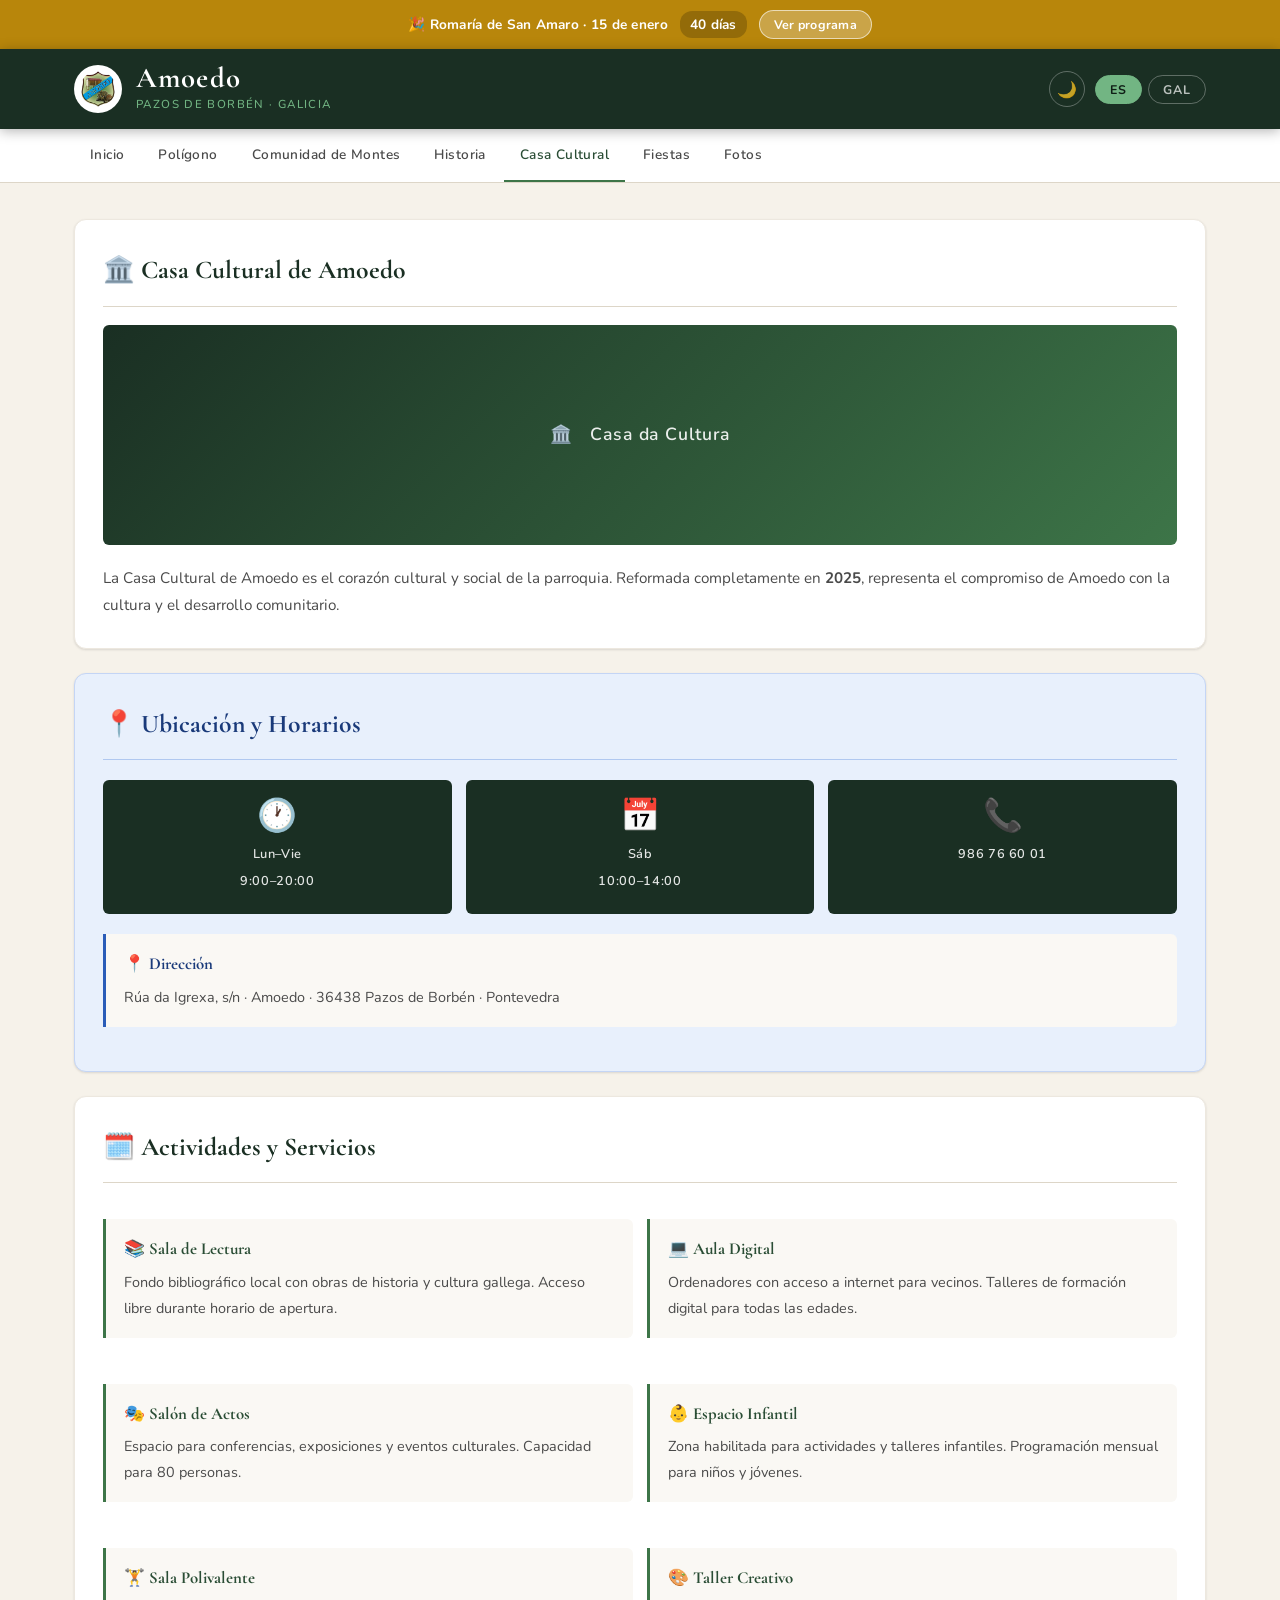
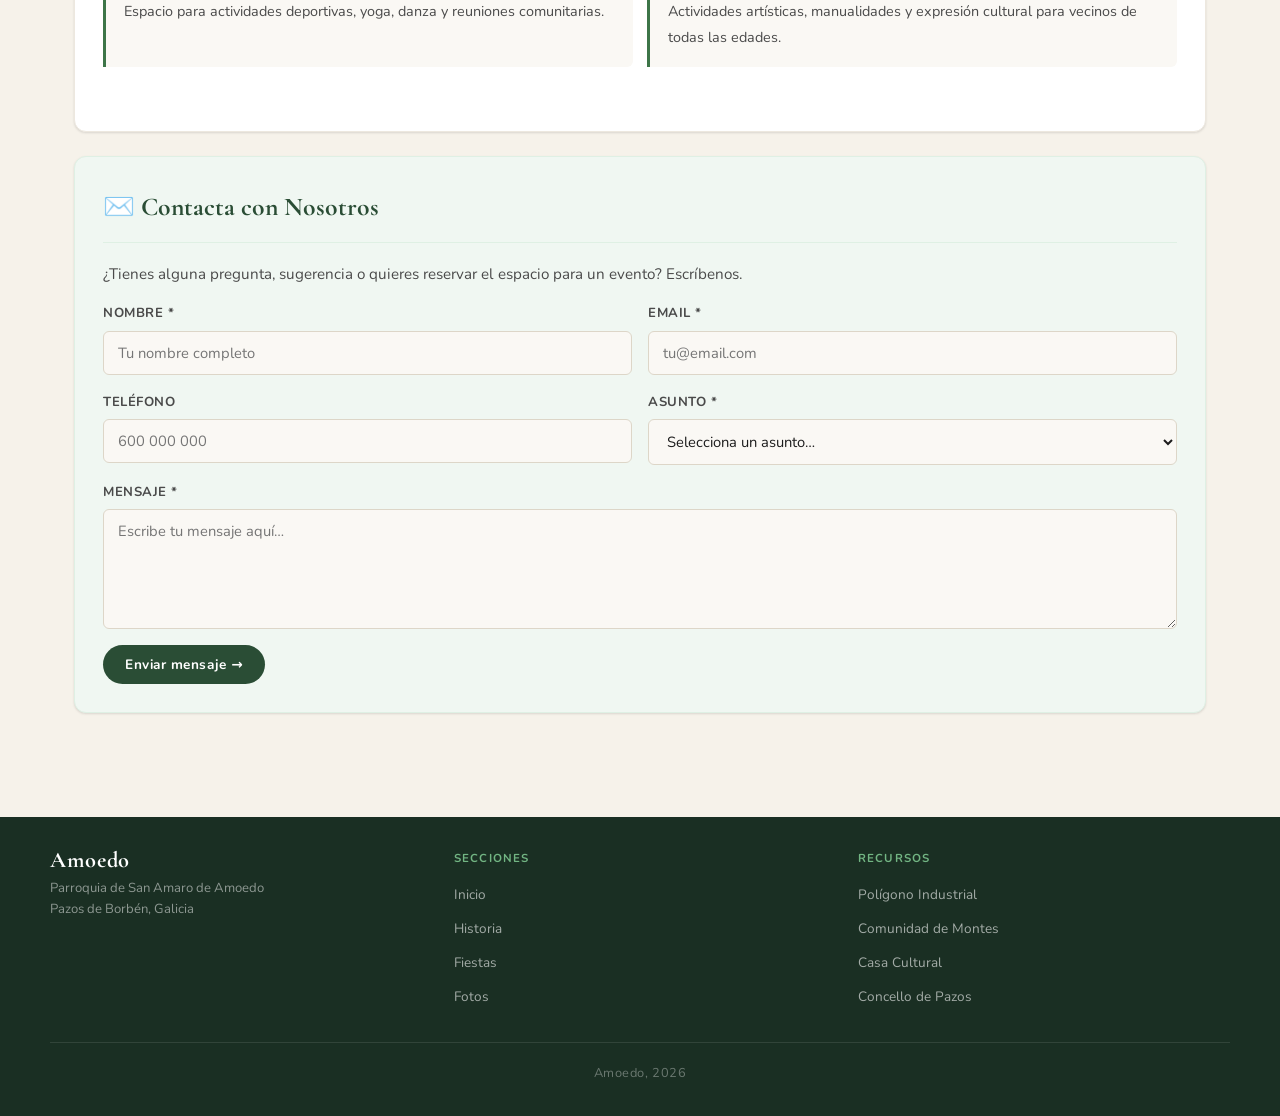
==== commit 7936e0e6: "Add files via upload" ====
--- a/pages/casa-cultural.html
+++ b/pages/casa-cultural.html
@@ -1,12 +1,20 @@
 <!DOCTYPE html>
 <html lang="es">
 <head>
-    <meta charset="UTF-8">
-    <meta name="viewport" content="width=device-width, initial-scale=1.0">
-    <title>Casa Cultural de Amoedo - MercaLibro</title>
-    <link rel="stylesheet" href="../css/styles.css">
+  <meta charset="UTF-8">
+  <meta name="viewport" content="width=device-width, initial-scale=1.0">
+  <title>Casa Cultural — Amoedo</title>
+  <link rel="stylesheet" href="../css/styles.css">
 </head>
 <body>
+
+  <!-- EVENT BANNER -->
+  <div class="event-banner">
+    <span>🎉 Romaría de San Amaro · 15 de enero</span>
+    <span class="banner-countdown" id="banner-countdown">cargando...</span>
+    <a href="../pages/fiestas.html">Ver programa</a>
+  </div>
+
   <!-- HEADER -->
   <header class="site-header">
     <div class="header-inner">
@@ -18,491 +26,189 @@
         </div>
       </a>
       <div class="header-spacer"></div>
-      <div class="lang-selector">
-        <button class="lang-btn active" id="lang-es" onclick="changeLanguage('es')">ES</button>
-        <button class="lang-btn" id="lang-gl" onclick="changeLanguage('gl')">GAL</button>
+      <div class="header-actions">
+        <button class="dark-toggle" onclick="toggleDark()" title="Modo oscuro">🌙</button>
+        <div class="lang-selector">
+          <button class="lang-btn active" id="lang-es" onclick="changeLanguage('es')">ES</button>
+          <button class="lang-btn" id="lang-gl" onclick="changeLanguage('gl')">GAL</button>
+        </div>
+        <button class="hamburger" id="hamburger" aria-label="Menú">
+          <span></span><span></span><span></span>
+        </button>
       </div>
     </div>
   </header>
 
-  <!-- NAV -->
+  <!-- DESKTOP NAV -->
   <nav class="site-nav">
     <div class="nav-inner">
       <a href="../index.html" class="nav-link" id="nav-home">Inicio</a>
-      <a href="poligono.html" class="nav-link" id="nav-polygon">Polígono</a>
-      <a href="comunidad-montes.html" class="nav-link" id="nav-montes">Comunidad de Montes</a>
-      <a href="historia.html" class="nav-link" id="nav-history">Historia</a>
-      <a href="casa-cultural.html" class="nav-link active" id="nav-cultura">Casa Cultural</a>
-      <a href="fiestas.html" class="nav-link" id="nav-events">Fiestas</a>
-      <a href="fotos.html" class="nav-link" id="nav-photos">Fotos</a>
+      <a href="../pages/poligono.html" class="nav-link" id="nav-polygon">Polígono</a>
+      <a href="../pages/comunidad-montes.html" class="nav-link" id="nav-montes">Comunidad de Montes</a>
+      <a href="../pages/historia.html" class="nav-link" id="nav-history">Historia</a>
+      <a href="../pages/casa-cultural.html" class="nav-link active" id="nav-cultura">Casa Cultural</a>
+      <a href="../pages/fiestas.html" class="nav-link" id="nav-events">Fiestas</a>
+      <a href="../pages/fotos.html" class="nav-link" id="nav-photos">Fotos</a>
     </div>
   </nav>
 
-  <!-- BODY -->
+  <!-- MOBILE NAV -->
+  <div class="mobile-nav" id="mobile-nav">
+    <button class="mobile-nav-close" id="mobile-nav-close">✕</button>
+    <a href="../index.html" class="nav-link">Inicio</a>
+    <a href="../pages/poligono.html" class="nav-link">Polígono</a>
+    <a href="../pages/comunidad-montes.html" class="nav-link">Comunidad de Montes</a>
+    <a href="../pages/historia.html" class="nav-link">Historia</a>
+    <a href="../pages/casa-cultural.html" class="nav-link active">Casa Cultural</a>
+    <a href="../pages/fiestas.html" class="nav-link">Fiestas</a>
+    <a href="../pages/fotos.html" class="nav-link">Fotos</a>
+  </div>
 
   <div class="page-body">
-    <div class="page-main">
-            <main>
-                <!-- Introducción -->
-                <div class="card reveal">
-                    <h2 id="casa-title">Casa Cultural de Amoedo</h2>
-
-                    <div class="img-placeholder" style="background: linear-gradient(45deg, #667eea 0%, #764ba2 100%);">
-                        🏛️ Casa da Cultura
-                    </div>
-
-
-                    <p id="casa-intro">
-                        La Casa Cultural de Amoedo es el corazón cultural y social de la parroquia. 
-                        Un espacio moderno que combina tradición y vanguardia, donde convive el 
-                        patrimonio histórico con las actividades contemporáneas. <strong>Reformada 
-                        completamente en 2025</strong>, representa el compromiso de Amoedo con la 
-                        cultura y el desarrollo comunitario.
-                    </p>
-                </div>
-
-                <!-- Datos de ubicación -->
-                <div class="card card-blue reveal">
-                    <h2 style="color: #1565c0; border-color: #2196f3;" id="ubicacion-title">📍 Ubicación y Contacto</h2>
-
-                    <div class="info-box">
-                        <strong id="direccion-title">Dirección:</strong><br>
-                        <p>Barrio Iglesia, 6<br>36840 Amoedo - Pazos de Borbén (Pontevedra)</p>
-
-                        <strong id="redes-title">Síguenos en Redes Sociales:</strong><br>
-                        <p>
-                            📘 <a href="https://www.facebook.com/profile.php?id=61579087683428" target="_blank">Facebook: Merca Libro Amoedo</a><br>
-                            📷 <a href="https://www.instagram.com/mercalibroamoedo/" target="_blank">Instagram: @mercalibroamoedo</a>
-                        </p>
-                    </div>
-                </div>
-
-                <!-- Proyecto MercaLibro -->
-                <div class="card card-amber reveal">
-                    <h2 style="color: #e65100; border-color: #ffb74d;">📚 Proyecto MercaLibro</h2>
-
-                    <div class="data-grid" style="grid-template-columns: 1fr;">
-                        <div class="img-placeholder" style="background: linear-gradient(135deg, #d4a373 0%, #c9a87c 100%);">
-                            📖 MERCA LIBRO<br>
-                            <span style="font-size: 0.4em;">A Casa da Cultura Amoedo</span>
-                        </div>
-                    </div>
-
-                    <p id="mercalibro-desc">
-                        <strong>MercaLibro</strong> es un proyecto innovador que busca traer la cultura 
-                        al medio rural. Nacido en Amoedo, este espacio cultural ofrece una amplia variedad 
-                        de actividades formativas, deportivas y sociales para todas las edades. Nuestro 
-                        objetivo es crear un punto de encuentro donde vecinos y visitantes puedan desarrollar 
-                        sus capacidades, compartir conocimientos y fortalecer los lazos comunitarios.
-                    </p>
-
-                    <div class="info-box">
-                        <strong style="color: #2e7d32;">🎯 <span id="mision-title">Nuestra Misión</span></strong>
-                        <p id="mision-desc">
-                            Democratizar el acceso a la cultura y el conocimiento en el ámbito rural, 
-                            ofreciendo espacios de formación, ocio y desarrollo personal para toda la 
-                            comunidad de Amoedo y comarca.
-                        </p>
-                    </div>
-                </div>
-
-                <!-- Actividades y Clases -->
-                <div class="card reveal">
-                    <h2 id="actividades-title">🎓 Actividades y Clases</h2>
-
-                    <p id="actividades-intro">
-                        La Casa Cultural de Amoedo - MercaLibro ofrece una programación completa y 
-                        diversa de actividades para todas las edades. Clases impartidas por profesionales 
-                        cualificados en un entorno moderno y acogedor.
-                    </p>
-
-                    <div class="data-grid" style="grid-template-columns: 1fr 1fr;">
-                        <!-- Defensa Personal -->
-                        <div class="card card-terra reveal">
-                            <h3 style="color: #c2185b; margin-top: 0;">🥋 <span id="defensa-title">Defensa Personal</span></h3>
-                            <p id="defensa-horario"><strong id="horario-label">Horario:</strong> Lunes, 19:00h</p>
-                            <p id="defensa-desc">
-                                Clases especializadas de defensa personal para mujeres. Aprende técnicas 
-                                efectivas de autoprotección en un ambiente seguro y de apoyo mutuo.
-                            </p>
-                        </div>
-
-                        <!-- Karate -->
-                        <div class="card card-green reveal">
-                            <h3 style="color: #2e7d32; margin-top: 0;">🥋 <span id="karate-title">Karate</span></h3>
-                            <p id="karate-horarios">
-                                <strong id="horario-label2">Horarios:</strong><br>
-                                • <span id="karate-ninos">Lunes (Niños/as): 17:00h</span><br>
-                                • <span id="karate-adultos">Miércoles (Adultos): 18:00h</span>
-                            </p>
-                            <p id="karate-desc">
-                                Arte marcial tradicional japonés para todas las edades. Desarrollo físico, 
-                                mental y valores como disciplina, respeto y perseverancia.
-                            </p>
-                        </div>
-
-                        <!-- Pilates -->
-                        <div class="card card-blue reveal">
-                            <h3 style="color: #01579b; margin-top: 0;">🧘 <span id="pilates-title">Pilates</span></h3>
-                            <p id="pilates-horario"><strong id="horario-label3">Horario:</strong> Lunes y Miércoles, 10:00h</p>
-                            <p id="pilates-desc">
-                                Método de ejercicio que fortalece el cuerpo, mejora la postura y aporta 
-                                flexibilidad. Ideal para todas las edades y condiciones físicas.
-                            </p>
-                        </div>
-
-                        <!-- Ximnasia -->
-                        <div class="card card-terra reveal">
-                            <h3 style="color: #6a1b9a; margin-top: 0;">💪 <span id="ximnasia-title">Ximnasia</span></h3>
-                            <p id="ximnasia-horario"><strong id="horario-label4">Horario:</strong> Jueves, 19:00h</p>
-                            <p id="ximnasia-desc">
-                                Gimnasia de mantenimiento para mejorar la forma física general. 
-                                Ejercicios adaptados para fortalecer, tonificar y ganar movilidad.
-                            </p>
-                        </div>
-
-                        <!-- Baile -->
-                        <div class="card reveal" style="background: linear-gradient(to bottom, #fff3e0, #ffe0b2); border-color: #ff9800;">
-                            <h3 style="color: #e65100; margin-top: 0;">💃 <span id="baile-title">Baile</span></h3>
-                            <p id="baile-horario"><strong id="horario-label5">Horario:</strong> Martes y Jueves, 10:00h</p>
-                            <p id="baile-desc">
-                                Clases de baile para moverse, divertirse y socializar. Desde ritmos 
-                                tradicionales gallegos hasta bailes modernos.
-                            </p>
-                        </div>
-
-                        <!-- Clases de Refuerzo -->
-                        <div class="card card-blue reveal">
-                            <h3 style="color: #1565c0; margin-top: 0;">📝 <span id="refuerzo-title">Clases de Refuerzo</span></h3>
-                            <p id="refuerzo-horario"><strong id="horario-label6">Horario:</strong> Miércoles y Viernes, 15:30-17:00h</p>
-                            <p id="refuerzo-desc">
-                                Apoyo escolar para estudiantes de Primaria, ESO y Bachillerato. 
-                                Todas las asignaturas: Matemáticas, Lengua, Inglés, Biología, Francés...
-                            </p>
-                        </div>
-                    </div>
-                </div>
-
-                <!-- Reforma 2025 -->
-                <div class="card card-blue reveal">
-                    <h2 style="color: #01579b; border-color: #4fc3f7;" id="reforma-title">🏗️ Reforma 2025: Un Espacio Renovado</h2>
-
-                    <div class="data-grid" style="grid-template-columns: 1fr 1fr 1fr;">
-                        <div class="data-item" style="background: linear-gradient(135deg, #43e97b 0%, #38f9d7 100%);">
-                            <span class="data-icon">🔨</span>
-                            <span class="data-number">2025</span>
-                            <span class="data-label" id="reforma-year-label">Año Reforma</span>
-                        </div>
-                        <div class="data-item" style="background: linear-gradient(135deg, #fa709a 0%, #fee140 100%);">
-                            <span class="data-icon">✨</span>
-                            <span class="data-number">100%</span>
-                            <span class="data-label" id="reforma-modern-label">Modernizada</span>
-                        </div>
-                        <div class="data-item" style="background: linear-gradient(135deg, #30cfd0 0%, #330867 100%);">
-                            <span class="data-icon">🎨</span>
-                            <span class="data-number">Nuevo</span>
-                            <span class="data-label" id="reforma-design-label">Diseño</span>
-                        </div>
-                    </div>
-
-                    <p id="reforma-desc">
-                        En <strong>2025</strong>, la Casa Cultural de Amoedo experimentó una transformación 
-                        completa. La reforma integral ha modernizado todas las instalaciones manteniendo 
-                        el respeto por el patrimonio histórico que la rodea. El nuevo diseño combina 
-                        funcionalidad contemporánea con la estética tradicional gallega, creando un 
-                        espacio acogedor y versátil para todas las actividades culturales.
-                    </p>
-
-                    <div class="info-box">
-                        <strong>🌟 <span id="mejoras-title">Principales Mejoras</span></strong>
-                        <ul id="mejoras-list">
-                            <li>✅ <span id="mejora1">Renovación completa de espacios interiores</span></li>
-                            <li>✅ <span id="mejora2">Equipamiento tecnológico de última generación</span></li>
-                            <li>✅ <span id="mejora3">Mejora de la eficiencia energética</span></li>
-                            <li>✅ <span id="mejora4">Accesibilidad universal mejorada</span></li>
-                            <li>✅ <span id="mejora5">Nuevos espacios polivalentes</span></li>
-                        </ul>
-                    </div>
-                </div>
-
-                <!-- Patrimonio e Historia -->
-                <div class="card card-amber reveal">
-                    <h2 style="color: #d35400; border-color: #ffa502;" id="patrimonio-title">✝️ Patrimonio: El Cruceiro Histórico</h2>
-
-                    <div class="data-grid" style="grid-template-columns: 1fr 1fr;">
-                        <div class="img-placeholder" style="background: linear-gradient(135deg, #967259 0%, #6b4e3d 100%);">
-                            ✝️ Cruceiro
-                        </div>
-                        <div class="img-placeholder" style="background: linear-gradient(135deg, #d4a373 0%, #8b6f47 100%);">
-                            🏛️ Arquitectura
-                        </div>
-                    </div>
-
-                    <p id="cruceiro-desc">
-                        Junto a la Casa Cultural se conserva un <strong>cruceiro histórico de piedra</strong>, 
-                        elemento emblemático del patrimonio gallego. Esta cruz de piedra representa la 
-                        tradición religiosa y cultural de Amoedo, marcando el centro espiritual de la 
-                        parroquia. El cruceiro ha sido cuidadosamente integrado en el diseño del nuevo 
-                        espacio cultural, creando un diálogo único entre pasado y presente, tradición 
-                        y modernidad.
-                    </p>
-
-                    <div class="info-box">
-                        <strong>🏗️ <span id="arquitectura-title">Arquitectura Moderna y Tradición</span></strong>
-                        <p id="arquitectura-desc">
-                            La Casa Cultural de Amoedo es un ejemplo perfecto de cómo la arquitectura 
-                            contemporánea puede convivir armoniosamente con el patrimonio histórico. 
-                            El edificio moderno, con sus líneas limpias y amplios ventanales, contrasta 
-                            y complementa el cruceiro centenario, creando un espacio donde la historia 
-                            y el futuro se encuentran.
-                        </p>
-                    </div>
-                </div>
-
-                <!-- Instalaciones -->
-                <div class="card reveal">
-                    <h2 id="instalaciones-title">🏢 Instalaciones</h2>
-
-                    <p id="instalaciones-desc">
-                        Tras la reforma de 2025, la Casa Cultural de Amoedo cuenta con instalaciones 
-                        modernas y versátiles, diseñadas para acoger todo tipo de actividades culturales, 
-                        formativas y sociales:
-                    </p>
-
-                    <ul id="instalaciones-list">
-                        <li>✅ <strong id="inst1">Salas multiusos amplias y luminosas</strong></li>
-                        <li>✅ <strong id="inst2">Espacio para clases de actividad física</strong></li>
-                        <li>✅ <strong id="inst3">Aulas equipadas para formación</strong></li>
-                        <li>✅ <strong id="inst4">Zona exterior ajardinada con patrimonio histórico</strong></li>
-                        <li>✅ <strong id="inst5">Accesibilidad universal para personas con movilidad reducida</strong></li>
-                        <li>✅ <strong id="inst6">Aparcamiento próximo</strong></li>
-                        <li>✅ <strong id="inst7">Climatización eficiente y equipamiento moderno</strong></li>
-                        <li>✅ <strong id="inst8">Sistema audiovisual de última generación</strong></li>
-                    </ul>
-                </div>
-
-                <!-- Inscripciones e Información -->
-                <div class="card card-green reveal">
-                    <h2 style="color: #2e7d32; border-color: #66bb6a;" id="inscripciones-title">📋 Inscripciones e Información</h2>
-
-                    <p id="inscripciones-desc">
-                        Para inscribirte en cualquiera de nuestras actividades, solicitar información 
-                        sobre horarios, precios o proponer nuevas actividades, puedes contactar con nosotros:
-                    </p>
-
-                    <div class="info-box">
-                        <strong>📞 <span id="contacto-title">Contacto MercaLibro</span></strong>
-                        <p id="contacto-info">
-                            📍 <strong id="direccion2">Dirección:</strong> Barrio Iglesia, 6 - 36840 Amoedo<br>
-                            📘 <strong>Facebook:</strong> <a href="https://www.facebook.com/profile.php?id=61579087683428" target="_blank">Merca Libro Amoedo</a><br>
-                            📷 <strong>Instagram:</strong> <a href="https://www.instagram.com/mercalibroamoedo/" target="_blank">@mercalibroamoedo</a><br><br>
-                            <span id="info-adicional">También puedes acercarte directamente a la Casa Cultural durante las horas de 
-                            actividad para conocer las instalaciones y hablar con los monitores.</span>
-                        </p>
-                    </div>
-                </div>
-
-                <!-- Compromiso con el Rural -->
-                <div class="card card-terra reveal">
-                    <h2 style="color: #6a1b9a; border-color: #ba68c8;" id="compromiso-title">🌟 Compromiso con el Medio Rural</h2>
-
-                    <p id="compromiso-desc">
-                        El proyecto <strong>MercaLibro - Casa Cultural de Amoedo</strong> nace con 
-                        la firme convicción de que la cultura no debe ser un privilegio exclusivo de 
-                        las ciudades. Creemos en el potencial del medio rural como espacio de desarrollo 
-                        cultural, educativo y social.
-                    </p>
-
-                    <div class="data-grid" style="grid-template-columns: 1fr 1fr 1fr;">
-                        <div class="info-box">
-                            <strong>🎨</strong>
-                            <p id="valor1">Acceso a la cultura para todos</p>
-                        </div>
-                        <div class="info-box">
-                            <strong>👥</strong>
-                            <p id="valor2">Fortalecimiento comunitario</p>
-                        </div>
-                        <div class="info-box">
-                            <strong>🌱</strong>
-                            <p id="valor3">Desarrollo sostenible del rural</p>
-                        </div>
-                    </div>
-
-                    <p id="vision">
-                        <strong id="vision-title">Nuestra visión:</strong> <span id="vision-texto">Hacer de Amoedo un referente cultural 
-                        en la comarca, donde tradición y modernidad convivan en armonía, y donde cada 
-                        vecino pueda encontrar oportunidades de crecimiento personal y colectivo.</span>
-                    </p>
-                </div>
-
-            </main>
-        </div>
-
-  </div><!-- /page-body -->
-
-  <!-- FOOTER -->
+    <main class="page-main">
+
+      <div class="card reveal">
+        <h2>🏛️ Casa Cultural de Amoedo</h2>
+        <div class="img-placeholder" style="background:linear-gradient(135deg,#1a2f23,#3d7548);">
+          🏛️ &nbsp; Casa da Cultura
+        </div>
+        <p>La Casa Cultural de Amoedo es el corazón cultural y social de la parroquia.
+        Reformada completamente en <strong>2025</strong>, representa el compromiso de
+        Amoedo con la cultura y el desarrollo comunitario.</p>
+      </div>
+
+      <div class="card card-blue reveal">
+        <h2>📍 Ubicación y Horarios</h2>
+        <div class="data-grid" style="grid-template-columns:1fr 1fr 1fr;">
+          <div class="data-item">
+            <span class="data-icon">🕐</span>
+            <span class="data-label">Lun–Vie<br>9:00–20:00</span>
+          </div>
+          <div class="data-item">
+            <span class="data-icon">📅</span>
+            <span class="data-label">Sáb<br>10:00–14:00</span>
+          </div>
+          <div class="data-item">
+            <span class="data-icon">📞</span>
+            <span class="data-label">986 76 60 01</span>
+          </div>
+        </div>
+        <div class="info-box blue">
+          <strong>📍 Dirección</strong>
+          <p>Rúa da Igrexa, s/n · Amoedo · 36438 Pazos de Borbén · Pontevedra</p>
+        </div>
+      </div>
+
+      <div class="card reveal">
+        <h2>🗓️ Actividades y Servicios</h2>
+        <div class="data-grid" style="grid-template-columns:1fr 1fr;">
+          <div class="info-box"><strong>📚 Sala de Lectura</strong><p>Fondo bibliográfico local con obras de historia y cultura gallega. Acceso libre durante horario de apertura.</p></div>
+          <div class="info-box"><strong>💻 Aula Digital</strong><p>Ordenadores con acceso a internet para vecinos. Talleres de formación digital para todas las edades.</p></div>
+          <div class="info-box"><strong>🎭 Salón de Actos</strong><p>Espacio para conferencias, exposiciones y eventos culturales. Capacidad para 80 personas.</p></div>
+          <div class="info-box"><strong>👶 Espacio Infantil</strong><p>Zona habilitada para actividades y talleres infantiles. Programación mensual para niños y jóvenes.</p></div>
+          <div class="info-box"><strong>🏋️ Sala Polivalente</strong><p>Espacio para actividades deportivas, yoga, danza y reuniones comunitarias.</p></div>
+          <div class="info-box"><strong>🎨 Taller Creativo</strong><p>Actividades artísticas, manualidades y expresión cultural para vecinos de todas las edades.</p></div>
+        </div>
+      </div>
+
+      <!-- FORMULARIO DE CONTACTO -->
+      <div class="card card-green reveal">
+        <h2>✉️ Contacta con Nosotros</h2>
+        <p>¿Tienes alguna pregunta, sugerencia o quieres reservar el espacio para un evento? Escríbenos.</p>
+
+        <form class="contact-form" id="contact-form" onsubmit="submitForm(event)">
+          <div class="form-row">
+            <div class="form-group">
+              <label for="f-name">Nombre *</label>
+              <input type="text" id="f-name" placeholder="Tu nombre completo" required>
+            </div>
+            <div class="form-group">
+              <label for="f-email">Email *</label>
+              <input type="email" id="f-email" placeholder="tu@email.com" required>
+            </div>
+          </div>
+          <div class="form-row">
+            <div class="form-group">
+              <label for="f-phone">Teléfono</label>
+              <input type="tel" id="f-phone" placeholder="600 000 000">
+            </div>
+            <div class="form-group">
+              <label for="f-subject">Asunto *</label>
+              <select id="f-subject" required>
+                <option value="">Selecciona un asunto…</option>
+                <option>Reserva de espacio</option>
+                <option>Actividades y programación</option>
+                <option>Talleres y cursos</option>
+                <option>Propuesta cultural</option>
+                <option>Información general</option>
+                <option>Otro</option>
+              </select>
+            </div>
+          </div>
+          <div class="form-group">
+            <label for="f-message">Mensaje *</label>
+            <textarea id="f-message" placeholder="Escribe tu mensaje aquí…" required></textarea>
+          </div>
+          <div>
+            <button type="submit" class="btn btn-primary">Enviar mensaje →</button>
+          </div>
+        </form>
+
+        <div class="form-success" id="form-success">
+          ✅ ¡Mensaje enviado! Te responderemos en menos de 48 horas.
+        </div>
+      </div>
+
+    </main>
+  </div>
+
+
   <footer class="site-footer">
-    <p id="footer-text">Amoedo, 2026 · Pazos de Borbén, Galicia</p>
+    <div class="footer-inner">
+      <div class="footer-brand">
+        <div class="header-title">Amoedo</div>
+        <p>Parroquia de San Amaro de Amoedo<br>Pazos de Borbén, Galicia</p>
+      </div>
+      <div class="footer-links">
+        <h4>Secciones</h4>
+        <ul>
+          <li><a href="../index.html">Inicio</a></li>
+          <li><a href="../pages/historia.html">Historia</a></li>
+          <li><a href="../pages/fiestas.html">Fiestas</a></li>
+          <li><a href="../pages/fotos.html">Fotos</a></li>
+        </ul>
+      </div>
+      <div class="footer-links">
+        <h4>Recursos</h4>
+        <ul>
+          <li><a href="../pages/poligono.html">Polígono Industrial</a></li>
+          <li><a href="../pages/comunidad-montes.html">Comunidad de Montes</a></li>
+          <li><a href="../pages/casa-cultural.html">Casa Cultural</a></li>
+          <li><a href="https://pazosdeborben.sedelectronica.gal/" target="_blank">Concello de Pazos</a></li>
+        </ul>
+      </div>
+    </div>
+    <div class="footer-bottom">
+      <p id="footer-text">© Amoedo 2026 · Pazos de Borbén, Galicia · Todos los derechos reservados</p>
+    </div>
   </footer>
 
-    <script src="../js/main.js"></script>
-    <script>
-        function updatePageTexts() {
-            const pageTranslations = {
-                es: {
-                    casaTitle: "Casa Cultural de Amoedo",
-                    casaIntro: "La Casa Cultural de Amoedo es el corazón cultural y social de la parroquia. Un espacio moderno que combina tradición y vanguardia, donde convive el patrimonio histórico con las actividades contemporáneas. Reformada completamente en 2025, representa el compromiso de Amoedo con la cultura y el desarrollo comunitario.",
-                    ubicacionTitle: "Ubicación y Contacto",
-                    direccionTitle: "Dirección:",
-                    redesTitle: "Síguenos en Redes Sociales:",
-                    mercalibroDesc: "MercaLibro es un proyecto innovador que busca traer la cultura al medio rural. Nacido en Amoedo, este espacio cultural ofrece una amplia variedad de actividades formativas, deportivas y sociales para todas las edades. Nuestro objetivo es crear un punto de encuentro donde vecinos y visitantes puedan desarrollar sus capacidades, compartir conocimientos y fortalecer los lazos comunitarios.",
-                    misionTitle: "Nuestra Misión",
-                    misionDesc: "Democratizar el acceso a la cultura y el conocimiento en el ámbito rural, ofreciendo espacios de formación, ocio y desarrollo personal para toda la comunidad de Amoedo y comarca.",
-                    actividadesTitle: "Actividades y Clases",
-                    actividadesIntro: "La Casa Cultural de Amoedo - MercaLibro ofrece una programación completa y diversa de actividades para todas las edades. Clases impartidas por profesionales cualificados en un entorno moderno y acogedor.",
-                    defensaTitle: "Defensa Personal",
-                    horarioLabel: "Horario:",
-                    defensaDesc: "Clases especializadas de defensa personal para mujeres. Aprende técnicas efectivas de autoprotección en un ambiente seguro y de apoyo mutuo.",
-                    karateTitle: "Karate",
-                    karateNinos: "Lunes (Niños/as): 17:00h",
-                    karateAdultos: "Miércoles (Adultos): 18:00h",
-                    karateDesc: "Arte marcial tradicional japonés para todas las edades. Desarrollo físico, mental y valores como disciplina, respeto y perseverancia.",
-                    pilatesTitle: "Pilates",
-                    pilatesDesc: "Método de ejercicio que fortalece el cuerpo, mejora la postura y aporta flexibilidad. Ideal para todas las edades y condiciones físicas.",
-                    ximnasiaTitle: "Ximnasia",
-                    ximnasiaDesc: "Gimnasia de mantenimiento para mejorar la forma física general. Ejercicios adaptados para fortalecer, tonificar y ganar movilidad.",
-                    baileTitle: "Baile",
-                    baileDesc: "Clases de baile para moverse, divertirse y socializar. Desde ritmos tradicionales gallegos hasta bailes modernos.",
-                    refuerzoTitle: "Clases de Refuerzo",
-                    refuerzoDesc: "Apoyo escolar para estudiantes de Primaria, ESO y Bachillerato. Todas las asignaturas: Matemáticas, Lengua, Inglés, Biología, Francés...",
-                    reformaTitle: "Reforma 2025: Un Espacio Renovado",
-                    reformaYearLabel: "Año Reforma",
-                    reformaModernLabel: "Modernizada",
-                    reformaDesignLabel: "Diseño",
-                    reformaDesc: "En 2025, la Casa Cultural de Amoedo experimentó una transformación completa. La reforma integral ha modernizado todas las instalaciones manteniendo el respeto por el patrimonio histórico que la rodea. El nuevo diseño combina funcionalidad contemporánea con la estética tradicional gallega, creando un espacio acogedor y versátil para todas las actividades culturales.",
-                    mejorasTitle: "Principales Mejoras",
-                    mejora1: "Renovación completa de espacios interiores",
-                    mejora2: "Equipamiento tecnológico de última generación",
-                    mejora3: "Mejora de la eficiencia energética",
-                    mejora4: "Accesibilidad universal mejorada",
-                    mejora5: "Nuevos espacios polivalentes",
-                    patrimonioTitle: "Patrimonio: El Cruceiro Histórico",
-                    cruceroDesc: "Junto a la Casa Cultural se conserva un cruceiro histórico de piedra, elemento emblemático del patrimonio gallego. Esta cruz de piedra representa la tradición religiosa y cultural de Amoedo, marcando el centro espiritual de la parroquia. El cruceiro ha sido cuidadosamente integrado en el diseño del nuevo espacio cultural, creando un diálogo único entre pasado y presente, tradición y modernidad.",
-                    arquitecturaTitle: "Arquitectura Moderna y Tradición",
-                    arquitecturaDesc: "La Casa Cultural de Amoedo es un ejemplo perfecto de cómo la arquitectura contemporánea puede convivir armoniosamente con el patrimonio histórico. El edificio moderno, con sus líneas limpias y amplios ventanales, contrasta y complementa el cruceiro centenario, creando un espacio donde la historia y el futuro se encuentran.",
-                    instalacionesTitle: "Instalaciones",
-                    instalacionesDesc: "Tras la reforma de 2025, la Casa Cultural de Amoedo cuenta con instalaciones modernas y versátiles, diseñadas para acoger todo tipo de actividades culturales, formativas y sociales:",
-                    inst1: "Salas multiusos amplias y luminosas",
-                    inst2: "Espacio para clases de actividad física",
-                    inst3: "Aulas equipadas para formación",
-                    inst4: "Zona exterior ajardinada con patrimonio histórico",
-                    inst5: "Accesibilidad universal para personas con movilidad reducida",
-                    inst6: "Aparcamiento próximo",
-                    inst7: "Climatización eficiente y equipamiento moderno",
-                    inst8: "Sistema audiovisual de última generación",
-                    inscripcionesTitle: "Inscripciones e Información",
-                    inscripcionesDesc: "Para inscribirte en cualquiera de nuestras actividades, solicitar información sobre horarios, precios o proponer nuevas actividades, puedes contactar con nosotros:",
-                    contactoTitle: "Contacto MercaLibro",
-                    direccion2: "Dirección:",
-                    infoAdicional: "También puedes acercarte directamente a la Casa Cultural durante las horas de actividad para conocer las instalaciones y hablar con los monitores.",
-                    compromisoTitle: "Compromiso con el Medio Rural",
-                    compromisoDesc: "El proyecto MercaLibro - Casa Cultural de Amoedo nace con la firme convicción de que la cultura no debe ser un privilegio exclusivo de las ciudades. Creemos en el potencial del medio rural como espacio de desarrollo cultural, educativo y social.",
-                    valor1: "Acceso a la cultura para todos",
-                    valor2: "Fortalecimiento comunitario",
-                    valor3: "Desarrollo sostenible del rural",
-                    visionTitle: "Nuestra visión:",
-                    visionTexto: "Hacer de Amoedo un referente cultural en la comarca, donde tradición y modernidad convivan en armonía, y donde cada vecino pueda encontrar oportunidades de crecimiento personal y colectivo."
-                },
-                gl: {
-                    casaTitle: "Casa Cultural de Amoedo",
-                    casaIntro: "A Casa Cultural de Amoedo é o corazón cultural e social da parroquia. Un espazo moderno que combina tradición e vangarda, onde convive o patrimonio histórico coas actividades contemporáneas. Reformada completamente en 2025, representa o compromiso de Amoedo coa cultura e o desenvolvemento comunitario.",
-                    ubicacionTitle: "Ubicación e Contacto",
-                    direccionTitle: "Dirección:",
-                    redesTitle: "Síguenos nas Redes Sociais:",
-                    mercalibroDesc: "MercaLibro é un proxecto innovador que busca traer a cultura ao medio rural. Nacido en Amoedo, este espazo cultural ofrece unha ampla variedade de actividades formativas, deportivas e sociais para todas as idades. O noso obxectivo é crear un punto de encontro onde veciños e visitantes poidan desenvolver as súas capacidades, compartir coñecementos e fortalecer os lazos comunitarios.",
-                    misionTitle: "A Nosa Misión",
-                    misionDesc: "Democratizar o acceso á cultura e o coñecemento no ámbito rural, ofrecendo espazos de formación, lecer e desenvolvemento persoal para toda a comunidade de Amoedo e comarca.",
-                    actividadesTitle: "Actividades e Clases",
-                    actividadesIntro: "A Casa Cultural de Amoedo - MercaLibro ofrece unha programación completa e diversa de actividades para todas as idades. Clases impartidas por profesionais cualificados nun contorno moderno e acolledor.",
-                    defensaTitle: "Defensa Persoal",
-                    horarioLabel: "Horario:",
-                    defensaDesc: "Clases especializadas de defensa persoal para mulleres. Aprende técnicas efectivas de autoprotección nun ambiente seguro e de apoio mutuo.",
-                    karateTitle: "Karate",
-                    karateNinos: "Luns (Nenos/as): 17:00h",
-                    karateAdultos: "Mércores (Adultos): 18:00h",
-                    karateDesc: "Arte marcial tradicional xaponés para todas as idades. Desenvolvemento físico, mental e valores como disciplina, respeto e perseveranza.",
-                    pilatesTitle: "Pilates",
-                    pilatesDesc: "Método de exercicio que fortalece o corpo, mellora a postura e achega flexibilidade. Ideal para todas as idades e condicións físicas.",
-                    ximnasiaTitle: "Ximnasia",
-                    ximnasiaDesc: "Ximnasia de mantemento para mellorar a forma física xeral. Exercicios adaptados para fortalecer, tonificar e gañar mobilidade.",
-                    baileTitle: "Baile",
-                    baileDesc: "Clases de baile para moverse, divertirse e socializar. Desde ritmos tradicionais galegos ata bailes modernos.",
-                    refuerzoTitle: "Clases de Reforzo",
-                    refuerzoDesc: "Apoio escolar para estudantes de Primaria, ESO e Bacharelato. Todas as asignaturas: Matemáticas, Lingua, Inglés, Bioloxía, Francés...",
-                    reformaTitle: "Reforma 2025: Un Espazo Renovado",
-                    reformaYearLabel: "Ano Reforma",
-                    reformaModernLabel: "Modernizada",
-                    reformaDesignLabel: "Deseño",
-                    reformaDesc: "En 2025, a Casa Cultural de Amoedo experimentou unha transformación completa. A reforma integral modernizou todas as instalacións mantendo o respecto polo patrimonio histórico que a rodea. O novo deseño combina funcionalidade contemporánea coa estética tradicional galega, creando un espazo acolledor e versátil para todas as actividades culturais.",
-                    mejorasTitle: "Principais Melloras",
-                    mejora1: "Renovación completa de espazos interiores",
-                    mejora2: "Equipamento tecnolóxico de última xeración",
-                    mejora3: "Mellora da eficiencia enerxética",
-                    mejora4: "Accesibilidade universal mellorada",
-                    mejora5: "Novos espazos polivalentes",
-                    patrimonioTitle: "Patrimonio: O Cruceiro Histórico",
-                    cruceroDesc: "Xunto á Casa Cultural consérvase un cruceiro histórico de pedra, elemento emblemático do patrimonio galego. Esta cruz de pedra representa a tradición relixiosa e cultural de Amoedo, marcando o centro espiritual da parroquia. O cruceiro foi coidadosamente integrado no deseño do novo espazo cultural, creando un diálogo único entre pasado e presente, tradición e modernidade.",
-                    arquitecturaTitle: "Arquitectura Moderna e Tradición",
-                    arquitecturaDesc: "A Casa Cultural de Amoedo é un exemplo perfecto de como a arquitectura contemporánea pode convivir harmoniosamente co patrimonio histórico. O edificio moderno, coas súas liñas limpas e amplos ventanais, contrasta e complementa o cruceiro centenario, creando un espazo onde a historia e o futuro se encontran.",
-                    instalacionesTitle: "Instalacións",
-                    instalacionesDesc: "Tras a reforma de 2025, a Casa Cultural de Amoedo conta con instalacións modernas e versátiles, deseñadas para acoller todo tipo de actividades culturais, formativas e sociais:",
-                    inst1: "Salas multiusos amplas e luminosas",
-                    inst2: "Espazo para clases de actividade física",
-                    inst3: "Aulas equipadas para formación",
-                    inst4: "Zona exterior axardinada con patrimonio histórico",
-                    inst5: "Accesibilidade universal para persoas con mobilidade reducida",
-                    inst6: "Aparcadoiro próximo",
-                    inst7: "Climatización eficiente e equipamento moderno",
-                    inst8: "Sistema audiovisual de última xeración",
-                    inscripcionesTitle: "Inscricións e Información",
-                    inscripcionesDesc: "Para inscribirte en calquera das nosas actividades, solicitar información sobre horarios, prezos ou propoñer novas actividades, podes contactar con nós:",
-                    contactoTitle: "Contacto MercaLibro",
-                    direccion2: "Dirección:",
-                    infoAdicional: "Tamén podes achegarte directamente á Casa Cultural durante as horas de actividade para coñecer as instalacións e falar cos monitores.",
-                    compromisoTitle: "Compromiso co Medio Rural",
-                    compromisoDesc: "O proxecto MercaLibro - Casa Cultural de Amoedo nace coa firme convicción de que a cultura non debe ser un privilexio exclusivo das cidades. Cremos no potencial do medio rural como espazo de desenvolvemento cultural, educativo e social.",
-                    valor1: "Acceso á cultura para todos",
-                    valor2: "Fortalecemento comunitario",
-                    valor3: "Desenvolvemento sostible do rural",
-                    visionTitle: "A Nosa Visión:",
-                    visionTexto: "Facer de Amoedo un referente cultural na comarca, onde tradición e modernidade convivan en harmonía, e onde cada veciño poida atopar oportunidades de crecemento persoal e colectivo."
-                }
-            };
-
-            const pt = pageTranslations[currentLang];
-
-            // Actualizar todos los elementos
-            const ids = ['casa-title', 'casa-intro', 'ubicacion-title', 'direccion-title', 'redes-title',
-                'mercalibro-desc', 'mision-title', 'mision-desc', 'actividades-title', 'actividades-intro',
-                'defensa-title', 'horario-label', 'defensa-desc', 'karate-title', 'karate-ninos', 
-                'karate-adultos', 'karate-desc', 'pilates-title', 'pilates-desc', 'ximnasia-title',
-                'ximnasia-desc', 'baile-title', 'baile-desc', 'refuerzo-title', 'refuerzo-desc',
-                'reforma-title', 'reforma-year-label', 'reforma-modern-label', 'reforma-design-label',
-                'reforma-desc', 'mejoras-title', 'mejora1', 'mejora2', 'mejora3', 'mejora4', 'mejora5',
-                'patrimonio-title', 'cruceiro-desc', 'arquitectura-title', 'arquitectura-desc',
-                'instalaciones-title', 'instalaciones-desc', 'inst1', 'inst2', 'inst3', 'inst4',
-                'inst5', 'inst6', 'inst7', 'inst8', 'inscripciones-title', 'inscripciones-desc',
-                'contacto-title', 'direccion2', 'info-adicional', 'compromiso-title', 'compromiso-desc',
-                'valor1', 'valor2', 'valor3', 'vision-title', 'vision-texto'];
-
-            ids.forEach(id => {
-                const el = document.getElementById(id);
-                const key = id.replace(/-/g, '').replace(/\d+/g, '');
-                if (el && pt[key]) {
-                    el.textContent = pt[key];
-                }
-            });
-        }
-    </script>
+  <script src="../js/main.js"></script>
+  <script src="../js/ui.js"></script>
+  
+
+  <script>
+    function submitForm(e) {
+      e.preventDefault();
+      document.getElementById('contact-form').style.display = 'none';
+      const s = document.getElementById('form-success');
+      s.style.display = 'block';
+      setTimeout(() => {
+        s.style.display = 'none';
+        document.getElementById('contact-form').style.display = 'flex';
+        document.getElementById('contact-form').reset();
+      }, 5000);
+    }
+  </script>
 </body>
 </html>
--- a/css/styles.css
+++ b/css/styles.css
@@ -1,11 +1,10 @@
 /* ============================================
    AMOEDO — Diseño Moderno 2026
-   Estética: Editorial Gallega / Heritage
    ============================================ */
 
 @import url('https://fonts.googleapis.com/css2?family=Cormorant+Garamond:ital,wght@0,400;0,600;0,700;1,400&family=Nunito:wght@300;400;500;600;700&display=swap');
 
-/* ── Variables ─────────────────────────────── */
+/* ── Variables: modo claro ─── */
 :root {
   --green-950: #0f1e16;
   --green-900: #1a2f23;
@@ -14,25 +13,23 @@
   --green-300: #72b583;
   --green-100: #dff0e4;
   --green-50:  #f0f7f2;
-
-  --amber:     #b8860b;
-  --amber-light: #f5e9c8;
-  --terra:     #a83228;
-  --terra-light: #f5e0dd;
-
-  --cream:     #f6f2ea;
+  --amber:        #b8860b;
+  --amber-light:  #f5e9c8;
+  --terra:        #a83228;
+  --terra-light:  #f5e0dd;
+
+  --bg:        #f6f2ea;
   --surface:   #ffffff;
   --surface-2: #faf8f4;
-
   --text:      #1c1c1c;
   --text-2:    #4a4a4a;
   --muted:     #7a8070;
   --border:    #ddd6c8;
   --border-2:  #ede8df;
 
-  --shadow-sm: 0 1px 3px rgba(0,0,0,0.07), 0 1px 2px rgba(0,0,0,0.05);
-  --shadow-md: 0 4px 12px rgba(0,0,0,0.08), 0 2px 4px rgba(0,0,0,0.05);
-  --shadow-lg: 0 8px 32px rgba(0,0,0,0.10), 0 2px 8px rgba(0,0,0,0.06);
+  --shadow-sm: 0 1px 3px rgba(0,0,0,.07), 0 1px 2px rgba(0,0,0,.05);
+  --shadow-md: 0 4px 12px rgba(0,0,0,.09), 0 2px 4px rgba(0,0,0,.05);
+  --shadow-lg: 0 8px 32px rgba(0,0,0,.11), 0 2px 8px rgba(0,0,0,.06);
 
   --radius:    12px;
   --radius-sm: 6px;
@@ -40,14 +37,28 @@
 
   --font-display: 'Cormorant Garamond', Georgia, serif;
   --font-body:    'Nunito', system-ui, sans-serif;
-
   --max-width: 1180px;
   --header-h: 80px;
-}
-
-/* ── Reset ─────────────────────────────────── */
+  --nav-h: 46px;
+}
+
+/* ── Variables: modo oscuro ─── */
+[data-theme="dark"] {
+  --bg:        #111a14;
+  --surface:   #1c2a1f;
+  --surface-2: #162019;
+  --text:      #e8ede9;
+  --text-2:    #b0bdb2;
+  --muted:     #6e7d70;
+  --border:    #2a3d2e;
+  --border-2:  #223328;
+  --green-50:  #1a2f1f;
+  --green-100: #1e3826;
+  --amber-light: #2a2010;
+  --terra-light: #2a1814;
+}
+
 *, *::before, *::after { box-sizing: border-box; margin: 0; padding: 0; }
-
 html { scroll-behavior: smooth; }
 
 body {
@@ -55,20 +66,59 @@
   font-size: 16px;
   line-height: 1.7;
   color: var(--text);
-  background: var(--cream);
+  background: var(--bg);
   min-height: 100vh;
+  transition: background .3s, color .3s;
 }
 
 img { max-width: 100%; height: auto; display: block; }
 a { color: inherit; }
 
-/* ── Header ─────────────────────────────────── */
+/* ══════════════════════════════
+   BANNER DE EVENTO
+══════════════════════════════ */
+.event-banner {
+  background: var(--amber);
+  color: #fff;
+  text-align: center;
+  padding: 10px 20px;
+  font-size: .85rem;
+  font-weight: 700;
+  display: flex;
+  align-items: center;
+  justify-content: center;
+  gap: 12px;
+  flex-wrap: wrap;
+  letter-spacing: .02em;
+}
+.event-banner a {
+  background: rgba(255,255,255,.25);
+  border: 1.5px solid rgba(255,255,255,.6);
+  border-radius: 20px;
+  padding: 3px 14px;
+  text-decoration: none;
+  color: #fff;
+  font-size: .78rem;
+  transition: background .2s;
+  white-space: nowrap;
+}
+.event-banner a:hover { background: rgba(255,255,255,.4); }
+.event-banner .banner-countdown {
+  background: rgba(0,0,0,.2);
+  border-radius: 12px;
+  padding: 2px 10px;
+  font-variant-numeric: tabular-nums;
+}
+
+/* ══════════════════════════════
+   HEADER
+══════════════════════════════ */
 .site-header {
   position: sticky;
   top: 0;
   z-index: 100;
   background: var(--green-900);
-  box-shadow: 0 2px 12px rgba(0,0,0,0.25);
+  box-shadow: 0 2px 12px rgba(0,0,0,.3);
 }
 
 .header-inner {
@@ -90,78 +140,87 @@
 }
 
 .logo-img {
-  width: 48px;
-  height: 48px;
+  width: 48px; height: 48px;
   border-radius: 50%;
   background: white;
   padding: 4px;
-  border: 2px solid rgba(255,255,255,0.25);
-  transition: transform 0.3s ease, border-color 0.3s;
+  border: 2px solid rgba(255,255,255,.25);
+  transition: transform .3s, border-color .3s;
   object-fit: contain;
 }
-
-.logo-img:hover {
-  transform: scale(1.08) rotate(4deg);
-  border-color: var(--green-300);
-}
-
-.header-title {
-  font-family: var(--font-display);
-  font-size: 1.8rem;
-  font-weight: 700;
-  color: #fff;
-  letter-spacing: 0.04em;
-  line-height: 1;
-}
-
-.header-subtitle {
-  font-size: 0.72rem;
-  color: var(--green-300);
-  letter-spacing: 0.12em;
-  text-transform: uppercase;
-  font-weight: 500;
-  margin-top: 2px;
-}
+.logo-img:hover { transform: scale(1.08) rotate(4deg); border-color: var(--green-300); }
+
+.header-title   { font-family: var(--font-display); font-size: 1.8rem; font-weight: 700; color: #fff; letter-spacing: .04em; line-height: 1; }
+.header-subtitle { font-size: .72rem; color: var(--green-300); letter-spacing: .12em; text-transform: uppercase; font-weight: 500; margin-top: 2px; }
 
 .header-spacer { flex: 1; }
 
-.lang-selector {
-  display: flex;
-  gap: 6px;
-}
-
+.header-actions { display: flex; align-items: center; gap: 10px; }
+
+/* Dark mode toggle */
+.dark-toggle {
+  background: transparent;
+  border: 1.5px solid rgba(255,255,255,.3);
+  color: rgba(255,255,255,.75);
+  width: 36px; height: 36px;
+  border-radius: 50%;
+  cursor: pointer;
+  font-size: 1rem;
+  display: flex; align-items: center; justify-content: center;
+  transition: all .2s;
+}
+.dark-toggle:hover { background: rgba(255,255,255,.12); border-color: rgba(255,255,255,.6); }
+
+.lang-selector { display: flex; gap: 6px; }
 .lang-btn {
   background: transparent;
-  border: 1.5px solid rgba(255,255,255,0.3);
-  color: rgba(255,255,255,0.7);
+  border: 1.5px solid rgba(255,255,255,.3);
+  color: rgba(255,255,255,.7);
   padding: 5px 14px;
   border-radius: 20px;
   cursor: pointer;
   font-family: var(--font-body);
-  font-size: 0.78rem;
+  font-size: .78rem;
   font-weight: 700;
-  letter-spacing: 0.08em;
-  transition: all 0.2s ease;
-}
-
-.lang-btn:hover {
-  border-color: rgba(255,255,255,0.6);
-  color: #fff;
-}
-
-.lang-btn.active {
-  background: var(--green-300);
-  border-color: var(--green-300);
-  color: var(--green-950);
-}
-
-/* ── Navigation ─────────────────────────────── */
+  letter-spacing: .08em;
+  transition: all .2s;
+}
+.lang-btn:hover { border-color: rgba(255,255,255,.6); color: #fff; }
+.lang-btn.active { background: var(--green-300); border-color: var(--green-300); color: var(--green-950); }
+
+/* Hamburger */
+.hamburger {
+  display: none;
+  flex-direction: column;
+  justify-content: center;
+  gap: 5px;
+  background: transparent;
+  border: none;
+  cursor: pointer;
+  padding: 6px;
+  width: 36px;
+}
+.hamburger span {
+  display: block;
+  width: 22px; height: 2px;
+  background: rgba(255,255,255,.85);
+  border-radius: 2px;
+  transition: transform .3s, opacity .3s;
+}
+.hamburger.open span:nth-child(1) { transform: translateY(7px) rotate(45deg); }
+.hamburger.open span:nth-child(2) { opacity: 0; }
+.hamburger.open span:nth-child(3) { transform: translateY(-7px) rotate(-45deg); }
+
+/* ══════════════════════════════
+   NAVIGATION
+══════════════════════════════ */
 .site-nav {
   background: var(--surface);
   border-bottom: 1.5px solid var(--border);
   position: sticky;
   top: var(--header-h);
   z-index: 99;
+  transition: background .3s;
 }
 
 .nav-inner {
@@ -170,43 +229,97 @@
   padding: 0 24px;
   display: flex;
   gap: 2px;
-  flex-wrap: wrap;
   overflow-x: auto;
   scrollbar-width: none;
 }
-
 .nav-inner::-webkit-scrollbar { display: none; }
 
 .nav-link {
   text-decoration: none;
   color: var(--text-2);
-  font-size: 0.85rem;
+  font-size: .85rem;
   font-weight: 600;
-  letter-spacing: 0.03em;
+  letter-spacing: .03em;
   padding: 14px 16px;
   white-space: nowrap;
   border-bottom: 2.5px solid transparent;
-  transition: color 0.2s, border-color 0.2s;
-}
-
-.nav-link:hover {
-  color: var(--green-700);
-  border-bottom-color: var(--green-300);
-}
-
-.nav-link.active {
-  color: var(--green-700);
-  border-bottom-color: var(--green-500);
-}
-
-/* ── Page Body ─────────────────────────────── */
+  transition: color .2s, border-color .2s;
+}
+.nav-link:hover { color: var(--green-700); border-bottom-color: var(--green-300); }
+.nav-link.active { color: var(--green-700); border-bottom-color: var(--green-500); }
+
+/* ══════════════════════════════
+   HERO (index.html)
+══════════════════════════════ */
+.hero {
+  background: var(--green-900);
+  position: relative;
+  overflow: hidden;
+  min-height: 400px;
+  display: flex;
+  align-items: flex-end;
+}
+.hero-bg {
+  position: absolute;
+  inset: 0;
+  width: 100%; height: 100%;
+  object-fit: cover;
+}
+.hero-overlay {
+  position: absolute;
+  inset: 0;
+  background: linear-gradient(to top, rgba(15,30,22,.85) 0%, rgba(15,30,22,.3) 60%, transparent 100%);
+}
+.hero-content {
+  position: relative;
+  z-index: 2;
+  max-width: var(--max-width);
+  margin: 0 auto;
+  padding: 60px 24px 40px;
+  width: 100%;
+}
+.hero-title {
+  font-family: var(--font-display);
+  font-size: 3.2rem;
+  font-weight: 700;
+  color: #fff;
+  line-height: 1.1;
+  margin-bottom: 14px;
+  text-shadow: 0 2px 12px rgba(0,0,0,.4);
+}
+.hero-subtitle {
+  font-size: 1.05rem;
+  color: rgba(255,255,255,.85);
+  max-width: 560px;
+  line-height: 1.7;
+  margin-bottom: 28px;
+}
+.hero-badges {
+  display: flex;
+  gap: 10px;
+  flex-wrap: wrap;
+}
+.hero-badge {
+  background: rgba(255,255,255,.18);
+  backdrop-filter: blur(6px);
+  border: 1px solid rgba(255,255,255,.3);
+  color: #fff;
+  border-radius: 20px;
+  padding: 6px 16px;
+  font-size: .82rem;
+  font-weight: 600;
+  letter-spacing: .04em;
+}
+
+/* ══════════════════════════════
+   PAGE BODY & GRID
+══════════════════════════════ */
 .page-body {
   max-width: var(--max-width);
   margin: 0 auto;
   padding: 36px 24px 60px;
 }
 
-/* Index layout: 2 columns */
 .page-grid {
   display: grid;
   grid-template-columns: 1fr 340px;
@@ -214,10 +327,9 @@
   align-items: start;
 }
 
-.page-main { min-width: 0; }
-.page-aside { min-width: 0; }
-
-/* ── Cards ─────────────────────────────────── */
+/* ══════════════════════════════
+   CARDS
+══════════════════════════════ */
 .card {
   background: var(--surface);
   border-radius: var(--radius);
@@ -225,40 +337,17 @@
   border: 1.5px solid var(--border-2);
   box-shadow: var(--shadow-sm);
   margin-bottom: 24px;
-  transition: box-shadow 0.2s;
-}
-
-.card:hover {
-  box-shadow: var(--shadow-md);
-}
-
-.card-green {
-  background: var(--green-50);
-  border-color: var(--green-100);
-}
-
-.card-amber {
-  background: var(--amber-light);
-  border-color: #e8d49c;
-}
-
-.card-terra {
-  background: var(--terra-light);
-  border-color: #e8c5c0;
-}
-
-.card-blue {
-  background: #e8f0fc;
-  border-color: #c4d5f5;
-}
-
-/* ── Typography ─────────────────────────────── */
-h1, h2, h3, h4 {
+  transition: box-shadow .2s, background .3s, border-color .3s;
+}
+.card:hover { box-shadow: var(--shadow-md); }
+.card-green  { background: var(--green-50);   border-color: var(--green-100); }
+.card-amber  { background: var(--amber-light); border-color: #e8d49c; }
+.card-terra  { background: var(--terra-light); border-color: #e8c5c0; }
+.card-blue   { background: #e8f0fc; border-color: #c4d5f5; }
+[data-theme="dark"] .card-blue { background: #121f35; border-color: #1e3056; }
+
+.card h2 {
   font-family: var(--font-display);
-  line-height: 1.25;
-}
-
-.card h2 {
   font-size: 1.6rem;
   font-weight: 700;
   color: var(--green-900);
@@ -269,63 +358,56 @@
   align-items: center;
   gap: 10px;
 }
-
-.card-amber h2 { color: #7a5a00; border-color: #e0c870; }
-.card-green h2 { color: var(--green-700); border-color: var(--green-100); }
-.card-terra h2 { color: var(--terra); border-color: #e0b0aa; }
-.card-blue  h2 { color: #1a3a7a; border-color: #b0c8f0; }
+[data-theme="dark"] .card h2 { color: var(--green-300); }
+.card-amber h2  { color: #7a5a00; border-color: #e0c870; }
+.card-green h2  { color: var(--green-700); border-color: var(--green-100); }
+.card-terra h2  { color: var(--terra);     border-color: #e0b0aa; }
+.card-blue  h2  { color: #1a3a7a; border-color: #b0c8f0; }
+[data-theme="dark"] .card-amber h2 { color: #f0c040; }
+[data-theme="dark"] .card-blue  h2 { color: #7aadff; }
 
 .card h3 {
+  font-family: var(--font-display);
   font-size: 1.25rem;
   font-weight: 600;
   color: var(--green-700);
   margin-bottom: 10px;
   margin-top: 0;
 }
-
-.card p {
-  color: var(--text-2);
-  font-size: 0.95rem;
-  line-height: 1.8;
-  margin-bottom: 14px;
-}
-
+[data-theme="dark"] .card h3 { color: var(--green-300); }
+
+.card p { color: var(--text-2); font-size: .95rem; line-height: 1.8; margin-bottom: 14px; }
 .card p:last-child { margin-bottom: 0; }
-
-.card ul, .card ol {
-  padding-left: 1.5em;
-  color: var(--text-2);
-  font-size: 0.95rem;
-  line-height: 1.9;
-}
-
-/* ── Image Placeholder ─────────────────────── */
+.card ul, .card ol { padding-left: 1.5em; color: var(--text-2); font-size: .95rem; line-height: 1.9; }
+
+/* ══════════════════════════════
+   IMG PLACEHOLDER
+══════════════════════════════ */
 .img-placeholder {
-  width: 100%;
-  height: 220px;
+  width: 100%; height: 220px;
   border-radius: var(--radius-sm);
   margin-bottom: 20px;
-  display: flex;
-  align-items: center;
-  justify-content: center;
-  color: rgba(255,255,255,0.9);
-  font-size: 1.2rem;
-  font-weight: 600;
+  display: flex; align-items: center; justify-content: center;
+  color: rgba(255,255,255,.9);
+  font-size: 1.1rem; font-weight: 600;
   font-family: var(--font-body);
-  letter-spacing: 0.05em;
+  letter-spacing: .05em;
   gap: 10px;
   background: linear-gradient(135deg, var(--green-700), var(--green-500));
-}
-
-/* ── Info Box ───────────────────────────────── */
+  overflow: hidden;
+}
+
+/* ══════════════════════════════
+   INFO BOX
+══════════════════════════════ */
 .info-box {
   background: var(--surface-2);
   border-left: 3px solid var(--green-500);
   border-radius: 0 var(--radius-sm) var(--radius-sm) 0;
   padding: 16px 18px;
   margin: 16px 0;
-}
-
+  transition: background .3s;
+}
 .info-box strong {
   color: var(--green-700);
   font-family: var(--font-display);
@@ -333,61 +415,40 @@
   display: block;
   margin-bottom: 6px;
 }
-
+.info-box p { color: var(--text-2); font-size: .9rem; margin-bottom: 0; }
 .info-box.amber { border-left-color: var(--amber); }
 .info-box.amber strong { color: #7a5a00; }
 .info-box.terra { border-left-color: var(--terra); }
-.info-box.terra strong { color: var(--terra); }
-.info-box.blue { border-left-color: #2a5cb8; }
+.info-box.blue  { border-left-color: #2a5cb8; }
 .info-box.blue strong { color: #1a3a7a; }
-
-/* ── Data Grid ─────────────────────────────── */
+[data-theme="dark"] .info-box.amber strong { color: #f0c040; }
+[data-theme="dark"] .info-box.blue strong  { color: #7aadff; }
+
+/* ══════════════════════════════
+   DATA GRID
+══════════════════════════════ */
 .data-grid {
   display: grid;
   grid-template-columns: repeat(auto-fit, minmax(140px, 1fr));
   gap: 14px;
   margin: 20px 0;
 }
-
 .data-item {
   background: var(--green-900);
   color: #fff;
   border-radius: var(--radius-sm);
   padding: 20px 14px;
   text-align: center;
-  transition: transform 0.2s, box-shadow 0.2s;
-}
-
-.data-item:hover {
-  transform: translateY(-3px);
-  box-shadow: var(--shadow-md);
-}
-
-.data-icon {
-  font-size: 2rem;
-  display: block;
-  margin-bottom: 8px;
-  line-height: 1;
-}
-
-.data-number {
-  font-family: var(--font-display);
-  font-size: 2rem;
-  font-weight: 700;
-  display: block;
-  margin-bottom: 4px;
-  line-height: 1;
-}
-
-.data-label {
-  font-size: 0.8rem;
-  font-weight: 600;
-  letter-spacing: 0.05em;
-  opacity: 0.88;
-  line-height: 1.3;
-}
-
-/* ── Widgets (Aside) ────────────────────────── */
+  transition: transform .2s, box-shadow .2s;
+}
+.data-item:hover { transform: translateY(-3px); box-shadow: var(--shadow-md); }
+.data-icon   { font-size: 2rem; display: block; margin-bottom: 8px; line-height: 1; }
+.data-number { font-family: var(--font-display); font-size: 2rem; font-weight: 700; display: block; margin-bottom: 4px; line-height: 1; }
+.data-label  { font-size: .8rem; font-weight: 600; letter-spacing: .05em; opacity: .88; line-height: 1.3; }
+
+/* ══════════════════════════════
+   WIDGETS (ASIDE)
+══════════════════════════════ */
 .widget {
   background: var(--surface);
   border-radius: var(--radius);
@@ -395,284 +456,397 @@
   border: 1.5px solid var(--border-2);
   box-shadow: var(--shadow-sm);
   margin-bottom: 20px;
-}
-
+  transition: background .3s, border-color .3s;
+}
 .widget h3 {
-  font-family: var(--font-display);
-  font-size: 1.1rem;
+  font-family: var(--font-body);
+  font-size: .78rem;
   font-weight: 700;
-  color: var(--green-900);
-  margin-bottom: 16px;
+  color: var(--green-700);
+  text-transform: uppercase;
+  letter-spacing: .1em;
+  margin-bottom: 14px;
   padding-bottom: 10px;
   border-bottom: 1.5px solid var(--border);
-  letter-spacing: 0.04em;
-  text-transform: uppercase;
-  font-size: 0.88rem;
-}
-
-/* Weather Widget */
+}
+
+/* Weather */
 .weather-widget { text-align: center; }
-.weather-icon { font-size: 3.5rem; display: block; margin: 8px 0; line-height: 1; }
-.weather-temp {
-  font-family: var(--font-display);
-  font-size: 3rem;
-  font-weight: 700;
-  color: var(--green-900);
-  line-height: 1;
-  margin: 8px 0;
-}
-.weather-desc {
-  font-size: 0.92rem;
-  color: var(--muted);
-  text-transform: capitalize;
-  font-weight: 500;
-  margin-bottom: 14px;
-}
-.weather-details {
-  display: grid;
-  grid-template-columns: 1fr 1fr;
-  gap: 8px;
-  margin-top: 12px;
-}
-.weather-detail-item {
-  background: var(--surface-2);
-  border: 1px solid var(--border-2);
-  padding: 8px 10px;
-  border-radius: var(--radius-sm);
-  font-size: 0.82rem;
-}
-.weather-detail-item strong {
-  display: block;
-  color: var(--green-700);
-  font-size: 0.72rem;
-  text-transform: uppercase;
-  letter-spacing: 0.06em;
-  margin-bottom: 2px;
-}
-.weather-update {
-  margin-top: 10px;
-  font-size: 0.72rem;
-  color: var(--muted);
-  font-style: italic;
-}
-
-/* Event Widget */
-.event-widget {
-  background: linear-gradient(160deg, var(--amber-light) 0%, #fef3dc 100%);
-  border-color: #e8d49c;
-}
+.weather-icon   { font-size: 3.2rem; display: block; margin: 6px 0; line-height: 1; }
+.weather-temp   { font-family: var(--font-display); font-size: 3rem; font-weight: 700; color: var(--text); line-height: 1; margin: 6px 0; }
+.weather-desc   { font-size: .9rem; color: var(--muted); text-transform: capitalize; font-weight: 500; margin-bottom: 12px; }
+.weather-details { display: grid; grid-template-columns: 1fr 1fr; gap: 8px; margin-top: 10px; }
+.weather-detail-item { background: var(--surface-2); border: 1px solid var(--border-2); padding: 8px 10px; border-radius: var(--radius-sm); font-size: .82rem; }
+.weather-detail-item strong { display: block; color: var(--green-700); font-size: .7rem; text-transform: uppercase; letter-spacing: .06em; margin-bottom: 2px; }
+.weather-update { margin-top: 10px; font-size: .72rem; color: var(--muted); font-style: italic; }
+
+/* Event widget */
+.event-widget { background: var(--amber-light); border-color: #e8d49c; }
 .event-widget h3 { color: #7a5a00; border-color: #e0c870; }
+[data-theme="dark"] .event-widget h3 { color: #f0c040; }
 .event-content { text-align: center; }
-.event-icon { font-size: 2.5rem; display: block; margin: 6px 0; }
-.event-content h4 {
-  font-family: var(--font-display);
-  font-size: 1.2rem;
-  color: #7a5a00;
-  margin: 8px 0 4px;
-}
-.event-date { font-size: 0.85rem; color: var(--amber); font-weight: 700; margin-bottom: 10px; }
-.countdown {
-  background: rgba(255,255,255,0.65);
-  border: 1px solid #e0c870;
-  border-radius: var(--radius-sm);
-  padding: 12px;
-  margin: 12px 0;
-}
-.countdown-number {
-  font-family: var(--font-display);
-  font-size: 2.4rem;
-  font-weight: 700;
-  color: var(--amber);
-  display: block;
-  line-height: 1;
-}
-.countdown-label { font-size: 0.78rem; color: var(--muted); text-transform: uppercase; letter-spacing: 0.08em; }
-.event-desc { font-size: 0.85rem; color: var(--text-2); line-height: 1.6; margin: 10px 0; }
-
-/* Links Widget */
-.links-widget {
-  background: var(--green-50);
-  border-color: var(--green-100);
-}
+.event-icon { font-size: 2.4rem; display: block; margin: 4px 0; }
+.event-content h4 { font-family: var(--font-display); font-size: 1.15rem; color: #7a5a00; margin: 6px 0 3px; }
+[data-theme="dark"] .event-content h4 { color: #f0c040; }
+.event-date { font-size: .85rem; color: var(--amber); font-weight: 700; margin-bottom: 8px; }
+.countdown { background: rgba(255,255,255,.55); border: 1px solid #e0c870; border-radius: var(--radius-sm); padding: 10px; margin: 10px 0; }
+[data-theme="dark"] .countdown { background: rgba(0,0,0,.25); }
+.countdown-number { font-family: var(--font-display); font-size: 2.2rem; font-weight: 700; color: var(--amber); display: block; line-height: 1; }
+.countdown-label { font-size: .75rem; color: var(--muted); text-transform: uppercase; letter-spacing: .08em; }
+.event-desc { font-size: .85rem; color: var(--text-2); line-height: 1.6; margin: 8px 0; }
+
+/* Links widget */
+.links-widget { background: var(--green-50); border-color: var(--green-100); }
 .links-widget h3 { color: var(--green-700); border-color: var(--green-100); }
 .links-widget ul { list-style: none; padding: 0; }
 .links-widget li { margin: 8px 0; }
-.links-widget a {
-  display: flex;
-  align-items: center;
-  gap: 8px;
-  text-decoration: none;
-  color: var(--green-700);
-  font-size: 0.88rem;
-  font-weight: 600;
-  transition: color 0.2s, gap 0.2s;
-}
-.links-widget a::before { content: "→"; font-size: 0.75rem; opacity: 0.7; }
+.links-widget a { display: flex; align-items: center; gap: 8px; text-decoration: none; color: var(--green-700); font-size: .88rem; font-weight: 600; transition: color .2s, gap .2s; }
+.links-widget a::before { content: "→"; font-size: .75rem; opacity: .7; }
 .links-widget a:hover { color: var(--green-500); gap: 12px; }
 
-/* ── Buttons ─────────────────────────────────── */
+/* Location map widget */
+.map-widget { padding: 0; overflow: hidden; }
+.map-widget h3 { padding: 18px 22px 14px; margin: 0; border-bottom: 1.5px solid var(--border); }
+#mini-map { height: 200px; width: 100%; }
+
+/* ══════════════════════════════
+   BUTTONS
+══════════════════════════════ */
 .btn {
-  display: inline-flex;
-  align-items: center;
-  gap: 8px;
+  display: inline-flex; align-items: center; gap: 8px;
   text-decoration: none;
   font-family: var(--font-body);
-  font-size: 0.85rem;
-  font-weight: 700;
-  letter-spacing: 0.04em;
+  font-size: .85rem; font-weight: 700;
+  letter-spacing: .04em;
   padding: 10px 22px;
   border-radius: 30px;
   border: none;
   cursor: pointer;
-  transition: all 0.2s ease;
-}
-
-.btn-primary {
+  transition: all .2s;
+}
+.btn-primary { background: var(--green-700); color: #fff; }
+.btn-primary:hover { background: var(--green-900); transform: translateY(-1px); box-shadow: var(--shadow-md); }
+.btn-amber   { background: var(--amber); color: #fff; }
+.btn-amber:hover { background: #9a6f09; }
+.btn-outline { background: transparent; color: #fff; border: 1.5px solid rgba(255,255,255,.5); }
+.btn-outline:hover { background: rgba(255,255,255,.12); }
+
+/* ══════════════════════════════
+   CONTACT FORM
+══════════════════════════════ */
+.contact-form { display: flex; flex-direction: column; gap: 16px; }
+.form-row { display: grid; grid-template-columns: 1fr 1fr; gap: 16px; }
+.form-group { display: flex; flex-direction: column; gap: 6px; }
+.form-group label { font-size: .82rem; font-weight: 700; color: var(--text-2); letter-spacing: .04em; text-transform: uppercase; }
+.form-group input,
+.form-group select,
+.form-group textarea {
+  padding: 11px 14px;
+  border: 1.5px solid var(--border);
+  border-radius: var(--radius-sm);
+  background: var(--surface-2);
+  color: var(--text);
+  font-family: var(--font-body);
+  font-size: .92rem;
+  transition: border-color .2s, box-shadow .2s, background .3s;
+  outline: none;
+}
+.form-group input:focus,
+.form-group select:focus,
+.form-group textarea:focus {
+  border-color: var(--green-500);
+  box-shadow: 0 0 0 3px rgba(61,117,72,.15);
+}
+.form-group textarea { resize: vertical; min-height: 120px; }
+.form-success {
+  display: none;
+  background: var(--green-50);
+  border: 1.5px solid var(--green-300);
+  border-radius: var(--radius-sm);
+  padding: 16px 20px;
+  color: var(--green-700);
+  font-weight: 600;
+  text-align: center;
+}
+
+/* ══════════════════════════════
+   TIMELINE (historia.html)
+══════════════════════════════ */
+.timeline { position: relative; padding-left: 32px; }
+.timeline::before {
+  content: '';
+  position: absolute;
+  left: 11px; top: 0; bottom: 0;
+  width: 2px;
+  background: var(--green-100);
+}
+[data-theme="dark"] .timeline::before { background: var(--border); }
+.tl-item { position: relative; margin-bottom: 36px; }
+.tl-item:last-child { margin-bottom: 0; }
+.tl-dot {
+  position: absolute;
+  left: -32px; top: 4px;
+  width: 22px; height: 22px;
   background: var(--green-700);
+  border: 3px solid var(--surface);
+  border-radius: 50%;
+  box-shadow: 0 0 0 2px var(--green-300);
+  z-index: 1;
+  display: flex; align-items: center; justify-content: center;
+  font-size: .65rem;
+}
+.tl-dot.amber  { background: var(--amber);  box-shadow: 0 0 0 2px #e8d49c; }
+.tl-dot.terra  { background: var(--terra);  box-shadow: 0 0 0 2px #e8c5c0; }
+.tl-dot.blue   { background: #2a5cb8;       box-shadow: 0 0 0 2px #b0c8f0; }
+.tl-year {
+  font-family: var(--font-display);
+  font-size: .8rem;
+  font-weight: 700;
+  letter-spacing: .1em;
+  text-transform: uppercase;
+  color: var(--muted);
+  margin-bottom: 4px;
+}
+.tl-title {
+  font-family: var(--font-display);
+  font-size: 1.25rem;
+  font-weight: 700;
+  color: var(--text);
+  margin-bottom: 6px;
+}
+.tl-desc { font-size: .9rem; color: var(--text-2); line-height: 1.7; }
+
+/* ══════════════════════════════
+   PHOTO GALLERY + LIGHTBOX
+══════════════════════════════ */
+.photo-grid {
+  display: grid;
+  grid-template-columns: repeat(auto-fill, minmax(180px, 1fr));
+  gap: 12px;
+  margin: 16px 0;
+}
+.photo-item {
+  position: relative;
+  aspect-ratio: 4/3;
+  border-radius: var(--radius-sm);
+  overflow: hidden;
+  cursor: pointer;
+  background: var(--surface-2);
+  border: 1.5px solid var(--border-2);
+  transition: transform .2s, box-shadow .2s;
+}
+.photo-item:hover { transform: scale(1.03); box-shadow: var(--shadow-md); }
+.photo-item svg  { width: 100%; height: 100%; }
+.photo-item .photo-label {
+  position: absolute;
+  bottom: 0; left: 0; right: 0;
+  background: linear-gradient(to top, rgba(0,0,0,.7), transparent);
   color: #fff;
-}
-.btn-primary:hover {
-  background: var(--green-900);
-  transform: translateY(-1px);
-  box-shadow: var(--shadow-md);
-}
-
-.btn-amber {
-  background: var(--amber);
+  font-size: .76rem;
+  font-weight: 600;
+  padding: 20px 10px 8px;
+  opacity: 0;
+  transition: opacity .25s;
+}
+.photo-item:hover .photo-label { opacity: 1; }
+.photo-upload-notice {
+  background: var(--surface-2);
+  border: 2px dashed var(--border);
+  border-radius: var(--radius);
+  padding: 32px;
+  text-align: center;
+  color: var(--muted);
+  font-size: .92rem;
+  margin-top: 8px;
+}
+.photo-upload-notice strong { display: block; font-size: 1.1rem; color: var(--text-2); margin-bottom: 8px; }
+
+/* Lightbox */
+.lightbox {
+  display: none;
+  position: fixed; inset: 0;
+  z-index: 1000;
+  background: rgba(0,0,0,.92);
+  align-items: center; justify-content: center;
+  padding: 20px;
+}
+.lightbox.open { display: flex; }
+.lightbox-inner {
+  position: relative;
+  max-width: 800px;
+  width: 100%;
+}
+.lightbox-img {
+  width: 100%;
+  border-radius: var(--radius);
+  display: block;
+}
+.lightbox-caption {
+  color: rgba(255,255,255,.8);
+  font-size: .9rem;
+  text-align: center;
+  margin-top: 14px;
+  font-style: italic;
+}
+.lightbox-close {
+  position: absolute;
+  top: -44px; right: 0;
+  background: transparent;
+  border: none;
   color: #fff;
-}
-.btn-amber:hover { background: #9a6f09; }
-
-/* ── Footer ─────────────────────────────────── */
+  font-size: 1.6rem;
+  cursor: pointer;
+  line-height: 1;
+  opacity: .8;
+  transition: opacity .2s;
+}
+.lightbox-close:hover { opacity: 1; }
+.lightbox-nav {
+  position: absolute;
+  top: 50%; transform: translateY(-50%);
+  background: rgba(255,255,255,.15);
+  border: none;
+  color: #fff;
+  font-size: 1.5rem;
+  width: 44px; height: 44px;
+  border-radius: 50%;
+  cursor: pointer;
+  display: flex; align-items: center; justify-content: center;
+  transition: background .2s;
+}
+.lightbox-nav:hover { background: rgba(255,255,255,.3); }
+.lightbox-prev { left: -56px; }
+.lightbox-next { right: -56px; }
+
+/* ══════════════════════════════
+   MAP SECTION (polígono)
+══════════════════════════════ */
+.mapa-section { margin: 20px 0; }
+.legend {
+  display: flex; flex-wrap: wrap; gap: 10px;
+  margin-bottom: 14px; padding: 14px;
+  background: var(--surface-2);
+  border-radius: var(--radius-sm);
+  border: 1px solid var(--border);
+}
+.legend-item {
+  display: flex; align-items: center; gap: 8px;
+  padding: 5px 12px; background: var(--surface);
+  border-radius: 20px; font-size: .82rem; font-weight: 600;
+  border: 1px solid var(--border-2);
+  transition: transform .2s; color: var(--text);
+}
+.legend-item:hover { transform: translateY(-2px); box-shadow: var(--shadow-sm); }
+.legend-icon {
+  width: 22px; height: 22px;
+  border-radius: 50%;
+  display: flex; align-items: center; justify-content: center;
+  color: #fff; font-weight: 700; font-size: 11px;
+}
+.industria     { background: #2196F3; }
+.construccion  { background: #FF9800; }
+.productos-mar { background: #00BCD4; }
+.servicios     { background: #9C27B0; }
+.restaurante   { background: #E91E63; }
+
+#map { height: 480px; width: 100%; border-radius: var(--radius); box-shadow: var(--shadow-md); border: 1.5px solid var(--border); }
+
+/* ══════════════════════════════
+   FOOTER
+══════════════════════════════ */
 .site-footer {
   background: var(--green-900);
-  color: rgba(255,255,255,0.65);
+  color: rgba(255,255,255,.6);
+  padding: 32px 24px;
+  margin-top: 20px;
+}
+.footer-inner {
+  max-width: var(--max-width);
+  margin: 0 auto;
+  display: grid;
+  grid-template-columns: 1fr 1fr 1fr;
+  gap: 32px;
+  align-items: start;
+}
+.footer-brand .header-title { font-size: 1.4rem; color: #fff; margin-bottom: 6px; }
+.footer-brand p { font-size: .82rem; color: rgba(255,255,255,.5); line-height: 1.6; }
+.footer-links h4 { font-family: var(--font-body); font-size: .72rem; font-weight: 700; color: var(--green-300); text-transform: uppercase; letter-spacing: .1em; margin-bottom: 12px; }
+.footer-links ul { list-style: none; }
+.footer-links li { margin: 7px 0; }
+.footer-links a { color: rgba(255,255,255,.6); text-decoration: none; font-size: .85rem; transition: color .2s; }
+.footer-links a:hover { color: var(--green-300); }
+.footer-bottom {
+  max-width: var(--max-width);
+  margin: 24px auto 0;
+  padding-top: 20px;
+  border-top: 1px solid rgba(255,255,255,.1);
   text-align: center;
-  padding: 24px;
-  font-size: 0.85rem;
-  margin-top: 20px;
-  letter-spacing: 0.04em;
-}
-
-.site-footer a { color: var(--green-300); text-decoration: none; }
-.site-footer a:hover { text-decoration: underline; }
-
-/* ── Loading / Skeleton ──────────────────────── */
-.loading {
-  text-align: center;
-  padding: 20px;
-  color: var(--muted);
-  font-style: italic;
-  font-size: 0.9rem;
-}
-
+  font-size: .8rem;
+  color: rgba(255,255,255,.35);
+  letter-spacing: .04em;
+}
+
+/* ══════════════════════════════
+   LOADING / SKELETON
+══════════════════════════════ */
+.loading { text-align: center; padding: 20px; color: var(--muted); font-style: italic; font-size: .9rem; }
 .skeleton-shimmer {
-  background: linear-gradient(90deg, #f0ede8 25%, #e8e4de 50%, #f0ede8 75%);
+  background: linear-gradient(90deg, var(--surface-2) 25%, var(--border-2) 50%, var(--surface-2) 75%);
   background-size: 200% 100%;
   animation: shimmer 1.5s infinite;
   border-radius: var(--radius-sm);
 }
-
-@keyframes shimmer {
-  0%   { background-position: -200% 0; }
-  100% { background-position:  200% 0; }
-}
-
-/* ── Scroll Reveal ──────────────────────────── */
-.reveal {
-  opacity: 0;
-  transform: translateY(18px);
-  transition: opacity 0.5s ease, transform 0.5s ease;
-}
-
-.reveal.visible {
-  opacity: 1;
-  transform: none;
-}
-
-/* ── Ripple ─────────────────────────────────── */
-.ripple {
-  position: absolute;
-  border-radius: 50%;
-  background: radial-gradient(circle, rgba(113, 185, 131, 0.5) 0%, transparent 70%);
-  transform: scale(0);
-  animation: ripple-anim 0.6s linear;
-  pointer-events: none;
-  z-index: 10;
-}
-
-@keyframes ripple-anim {
-  to { transform: scale(3); opacity: 0; }
-}
-
-/* ── Map (Polígono) ─────────────────────────── */
-.mapa-section { margin: 20px 0; }
-
-.legend {
-  display: flex;
-  flex-wrap: wrap;
-  gap: 10px;
-  margin-bottom: 14px;
-  padding: 14px;
-  background: var(--surface-2);
-  border-radius: var(--radius-sm);
-  border: 1px solid var(--border);
-}
-
-.legend-item {
-  display: flex;
-  align-items: center;
-  gap: 8px;
-  padding: 5px 12px;
-  background: white;
-  border-radius: 20px;
-  font-size: 0.82rem;
-  font-weight: 600;
-  border: 1px solid var(--border-2);
-  transition: transform 0.2s;
-}
-
-.legend-item:hover { transform: translateY(-2px); box-shadow: var(--shadow-sm); }
-
-.legend-icon {
-  width: 20px;
-  height: 20px;
-  border-radius: 50%;
-  display: flex;
+@keyframes shimmer { 0%{background-position:-200% 0} 100%{background-position:200% 0} }
+
+/* ══════════════════════════════
+   REVEAL
+══════════════════════════════ */
+.reveal { opacity:0; transform:translateY(18px); transition:opacity .5s ease,transform .5s ease; }
+.reveal.visible { opacity:1; transform:none; }
+
+/* ══════════════════════════════
+   MOBILE NAV OVERLAY
+══════════════════════════════ */
+.mobile-nav {
+  display: none;
+  position: fixed; inset: 0;
+  z-index: 200;
+  background: rgba(10,20,13,.97);
+  flex-direction: column;
   align-items: center;
   justify-content: center;
-  color: white;
-  font-weight: bold;
-  font-size: 11px;
-}
-
-.industria      { background: #2196F3; }
-.construccion   { background: #FF9800; }
-.productos-mar  { background: #00BCD4; }
-.servicios      { background: #9C27B0; }
-.restaurante    { background: #E91E63; }
-
-#map {
-  height: 480px;
+  gap: 8px;
+  padding: 40px 24px;
+}
+.mobile-nav.open { display: flex; }
+.mobile-nav .nav-link {
+  color: rgba(255,255,255,.8);
+  font-size: 1.3rem;
+  font-family: var(--font-display);
+  font-weight: 600;
+  padding: 14px 32px;
+  border-radius: 8px;
+  border: none;
   width: 100%;
-  border-radius: var(--radius);
-  box-shadow: var(--shadow-md);
-  border: 1.5px solid var(--border);
-}
-
-/* ── Popup (Leaflet) ─────────────────────────── */
-.leaflet-popup-content-wrapper { border-radius: var(--radius); }
-.popup-content { padding: 8px 4px; }
-.popup-title { font-size: 1rem; font-weight: 700; font-family: var(--font-display); color: var(--green-900); margin-bottom: 4px; }
-.popup-category { font-size: 0.78rem; font-weight: 700; color: var(--muted); text-transform: uppercase; letter-spacing: 0.06em; margin-bottom: 6px; }
-.popup-desc { font-size: 0.85rem; color: var(--text-2); }
-.popup-info { font-size: 0.8rem; color: var(--muted); margin-top: 6px; }
-
-/* ── Media Queries ─────────────────────────── */
+  text-align: center;
+  max-width: 320px;
+  letter-spacing: .04em;
+}
+.mobile-nav .nav-link:hover { color: #fff; background: rgba(255,255,255,.08); }
+.mobile-nav .nav-link.active { color: var(--green-300); border-bottom-color: transparent; }
+.mobile-nav-close {
+  position: absolute; top: 20px; right: 24px;
+  background: transparent; border: none;
+  color: rgba(255,255,255,.7); font-size: 1.8rem;
+  cursor: pointer; line-height: 1;
+}
+
+/* ══════════════════════════════
+   RESPONSIVE
+══════════════════════════════ */
 @media (max-width: 900px) {
-  .page-grid {
-    grid-template-columns: 1fr;
-  }
+  .page-grid { grid-template-columns: 1fr; }
+  .footer-inner { grid-template-columns: 1fr 1fr; }
 }
 
 @media (max-width: 680px) {
@@ -681,19 +855,25 @@
   .header-subtitle { display: none; }
   .header-title { font-size: 1.4rem; }
   .logo-img { width: 40px; height: 40px; }
+  .hamburger { display: flex; }
+  .site-nav { display: none; }
+
+  .hero-title { font-size: 2.1rem; }
+  .hero { min-height: 300px; }
 
   .page-body { padding: 20px 16px 48px; }
-
   .card { padding: 20px; }
 
-  .data-grid {
-    grid-template-columns: repeat(2, 1fr);
-  }
-
+  .data-grid { grid-template-columns: repeat(2, 1fr); }
+  .form-row  { grid-template-columns: 1fr; }
+  .photo-grid { grid-template-columns: repeat(2, 1fr); }
+  .lightbox-nav { display: none; }
   #map { height: 320px; }
+  .footer-inner { grid-template-columns: 1fr; gap: 24px; }
 }
 
 @media (max-width: 420px) {
-  .nav-link { padding: 12px 12px; font-size: 0.8rem; }
-  .header-inner { gap: 12px; }
-}
+  .header-inner { gap: 10px; }
+  .header-title { font-size: 1.2rem; }
+  .hero-title { font-size: 1.7rem; }
+}
